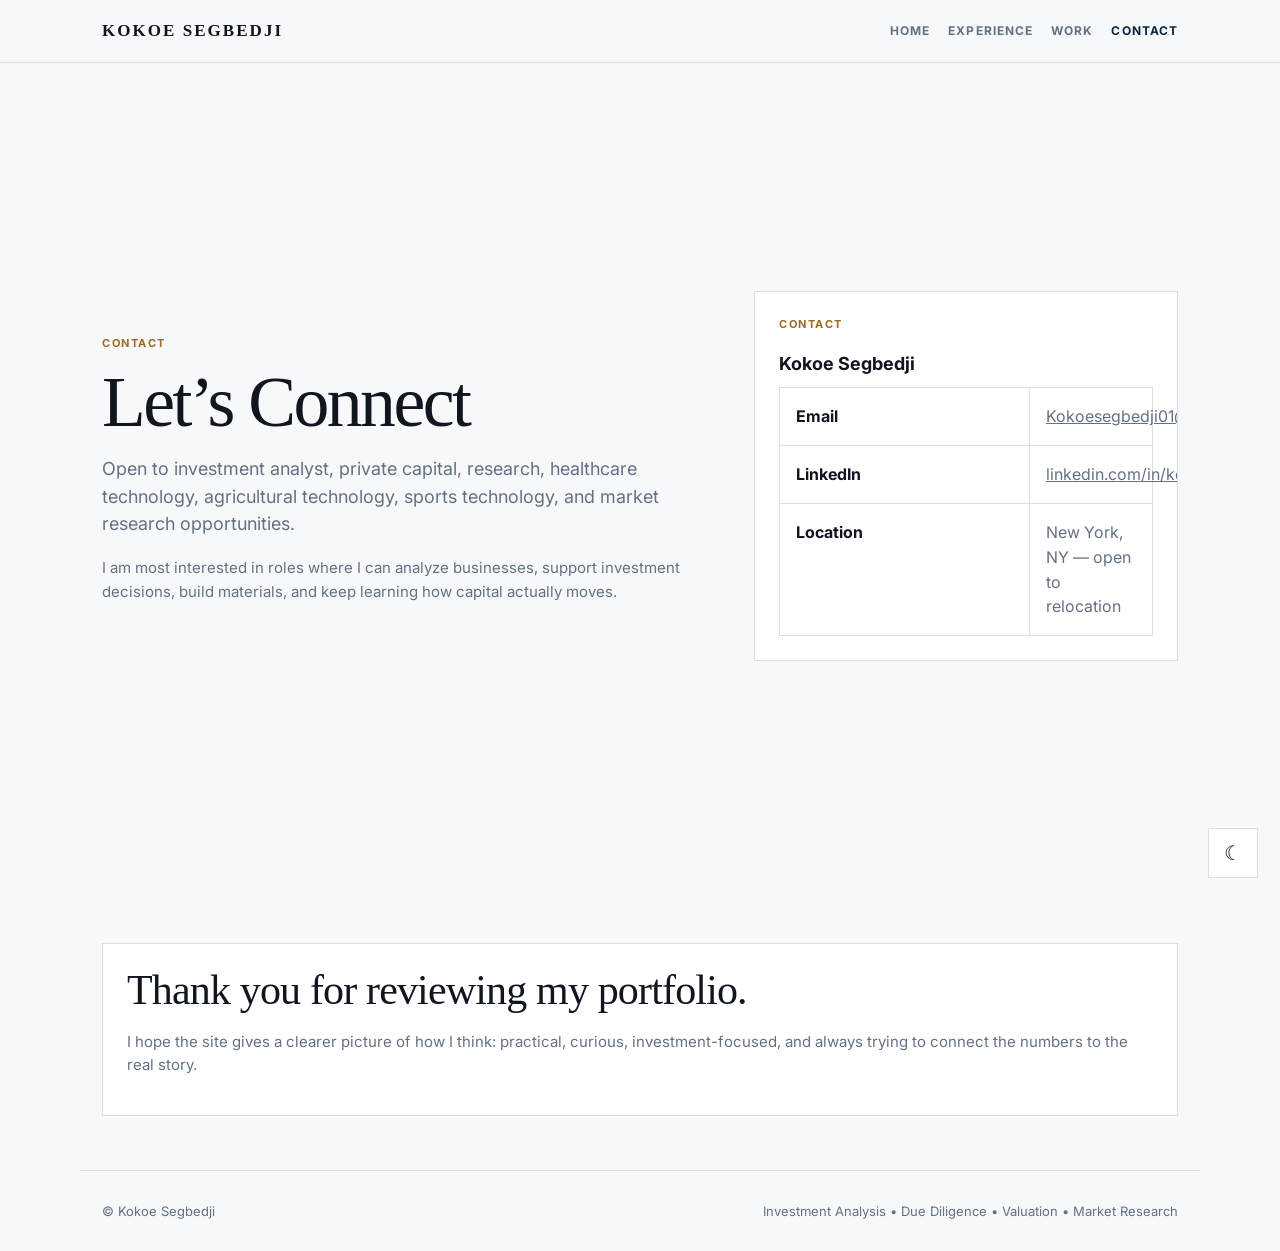
==== contact.html @ 59eb12ad "Add files via upload" ====
<!DOCTYPE html><html lang="en" data-theme="light"><head><meta charset="UTF-8"><meta name="viewport" content="width=device-width, initial-scale=1.0"><title>Contact | Kokoe Segbedji</title><link rel="preconnect" href="https://fonts.googleapis.com"><link rel="preconnect" href="https://fonts.gstatic.com" crossorigin><link href="https://fonts.googleapis.com/css2?family=Inter:wght@400;500;600;700;800&display=swap" rel="stylesheet"><link rel="stylesheet" href="style.css"></head><body><header class="header"><div class="nav"><a class="brand" href="index.html">KOKOE SEGBEDJI</a><div class="links"><a class="" href="index.html">Home</a><a class="" href="experience.html">Experience</a><a class="" href="work.html">Work</a><a class="active" href="contact.html">Contact</a></div></div></header><main><section class="section hero"><div class="reveal"><div class="kicker">Contact</div><h1>Let’s Connect</h1><p class="lede">Open to investment analyst, private capital, research, healthcare technology, agricultural technology, sports technology, and market research opportunities.</p><p class="text">I am most interested in roles where I can analyze businesses, support investment decisions, build materials, and keep learning how capital actually moves.</p></div><aside class="card reveal"><div class="kicker">Contact</div><h3>Kokoe Segbedji</h3><div class="table"><div class="row"><div class="cell"><strong>Email</strong></div><div class="cell"><a href="mailto:Kokoesegbedji01@gmail.com">Kokoesegbedji01@gmail.com</a></div></div><div class="row"><div class="cell"><strong>LinkedIn</strong></div><div class="cell"><a href="https://www.linkedin.com/in/kokoeseg" target="_blank">linkedin.com/in/kokoeseg</a></div></div><div class="row"><div class="cell"><strong>Location</strong></div><div class="cell">New York, NY — open to relocation</div></div></div></aside></section>
<section class="section reveal"><div class="card"><h2>Thank you for reviewing my portfolio.</h2><p class="text">I hope the site gives a clearer picture of how I think: practical, curious, investment-focused, and always trying to connect the numbers to the real story.</p></div></section></main><button class="toggle" id="themeToggle">☾</button><footer class="footer"><div>© Kokoe Segbedji</div><div>Investment Analysis • Due Diligence • Valuation • Market Research</div></footer><script src="script.js"></script></body></html>
---- style.css ----
:root{
  --bg:#f7f8fa;--card:#ffffff;--text:#10151f;--muted:#647184;--line:#d9dee7;--accent:#0a2540;--gold:#9b6b21;--soft:#eef2f6;
}
[data-theme="dark"]{--bg:#080c12;--card:#101722;--text:#f3f6fb;--muted:#aeb8c7;--line:#283445;--accent:#9cc8ff;--gold:#d6a761;--soft:#111b28;}
*{box-sizing:border-box}html{scroll-behavior:smooth}body{margin:0;font-family:Inter,Arial,sans-serif;background:var(--bg);color:var(--text);line-height:1.55}a{color:inherit}.header{position:sticky;top:0;z-index:50;background:color-mix(in srgb,var(--bg) 90%,transparent);backdrop-filter:blur(16px);border-bottom:1px solid var(--line)}.nav{max-width:1120px;margin:0 auto;padding:18px 22px;display:flex;align-items:center;justify-content:space-between;gap:20px}.brand{font-family:Georgia,serif;font-weight:600;letter-spacing:.12em;text-decoration:none;font-size:17px}.links{display:flex;gap:18px;flex-wrap:wrap}.links a{text-decoration:none;color:var(--muted);font-size:12px;text-transform:uppercase;letter-spacing:.09em;font-weight:700}.links a:hover,.links a.active{color:var(--accent)}.section{max-width:1120px;margin:0 auto;padding:54px 22px}.hero{display:grid;grid-template-columns:1.18fr .82fr;gap:42px;align-items:center;min-height:calc(100vh - 74px)}.kicker{color:var(--gold);font-size:11px;text-transform:uppercase;letter-spacing:.14em;font-weight:700;margin-bottom:16px}h1,h2,h3{margin:0}h1{font-family:Georgia,serif;font-size:clamp(40px,5.6vw,72px);line-height:.96;letter-spacing:-.035em;font-weight:500}h2{font-family:Georgia,serif;font-size:clamp(28px,3.4vw,42px);line-height:1.08;letter-spacing:-.02em;font-weight:500;margin-bottom:16px}h3{font-size:18px;font-weight:700;margin-bottom:10px}.lede{font-size:18px;color:var(--muted);max-width:820px}.text{font-size:15px;color:var(--muted)}.card{background:var(--card);border:1px solid var(--line);padding:24px;position:relative;overflow:hidden}.card:hover{border-color:color-mix(in srgb,var(--gold) 45%,var(--line))}.grid2{display:grid;grid-template-columns:repeat(2,1fr);gap:18px}.grid3{display:grid;grid-template-columns:repeat(3,1fr);gap:18px}.grid4{display:grid;grid-template-columns:repeat(4,1fr);gap:14px}.btnrow{display:flex;gap:12px;flex-wrap:wrap;margin-top:24px}.btn{display:inline-flex;text-decoration:none;padding:12px 16px;border:1px solid var(--line);background:var(--card);color:var(--text);text-transform:uppercase;letter-spacing:.08em;font-size:12px;font-weight:700;transition:.25s ease}.btn.primary{background:var(--text);border-color:var(--text);color:var(--bg)}.btn:hover{transform:translateY(-2px);border-color:var(--gold)}.stat{padding:20px;border:1px solid var(--line);background:var(--card)}.stat strong{display:block;font-family:Georgia,serif;font-size:34px;font-weight:500}.stat span{color:var(--muted);font-size:13px}.tags{display:flex;gap:8px;flex-wrap:wrap;margin-top:16px}.tag{border:1px solid var(--line);padding:8px 10px;font-size:11px;text-transform:uppercase;letter-spacing:.08em;color:var(--muted);background:color-mix(in srgb,var(--card) 85%,var(--soft))}.table{border:1px solid var(--line);background:var(--card)}.row{display:grid;grid-template-columns:250px 1fr;border-bottom:1px solid var(--line)}.row:last-child{border-bottom:0}.cell{padding:16px;border-right:1px solid var(--line)}.cell:last-child{border-right:0;color:var(--muted)}.timeline{display:grid;gap:12px}.role{border:1px solid var(--line);background:var(--card);padding:22px}.role-head{display:flex;justify-content:space-between;gap:16px;flex-wrap:wrap;border-bottom:1px solid var(--line);padding-bottom:14px;margin-bottom:14px}.role-title{font-weight:800}.role-meta{color:var(--muted);font-size:13px}.bullets{margin:12px 0 0;padding-left:20px;color:var(--muted);font-size:14px}.bullets li{margin:8px 0}.callout{border-left:3px solid var(--gold);padding:18px;background:var(--soft);color:var(--muted)}.quote{font-family:Georgia,serif;font-size:22px;line-height:1.25;color:var(--text);margin:0}.toggle{position:fixed;right:22px;bottom:22px;z-index:100;width:50px;height:50px;border:1px solid var(--line);background:var(--card);color:var(--text);cursor:pointer;font-size:20px}.reveal{opacity:0;transform:translateY(14px);transition:.7s ease}.reveal.visible{opacity:1;transform:translateY(0)}.footer{max-width:1120px;margin:0 auto;padding:30px 22px;border-top:1px solid var(--line);color:var(--muted);font-size:13px;display:flex;justify-content:space-between;gap:12px;flex-wrap:wrap}.scroll-progress{position:fixed;top:0;left:0;height:2px;background:linear-gradient(90deg,var(--gold),var(--accent));z-index:9999;width:0}.mini{font-size:13px;color:var(--muted)}.section-tight{padding-top:24px}.number{font-family:Georgia,serif;color:var(--gold);font-size:28px}.split{display:grid;grid-template-columns:.8fr 1.2fr;gap:18px;align-items:start}.navnote{font-size:11px;color:var(--muted);letter-spacing:.08em;text-transform:uppercase}.bigcard{padding:30px}.deal-title{display:flex;justify-content:space-between;gap:12px;flex-wrap:wrap}.deal-title strong{font-family:Georgia,serif;font-size:24px;font-weight:500}.deal-amount{color:var(--gold);font-weight:800;text-transform:uppercase;letter-spacing:.08em;font-size:12px}
@media(max-width:850px){.hero,.grid2,.grid3,.grid4,.split{grid-template-columns:1fr}.row{grid-template-columns:1fr}.cell{border-right:0;border-bottom:1px solid var(--line)}.nav{flex-direction:column;align-items:flex-start}.hero{min-height:auto}.section{padding:38px 18px}}
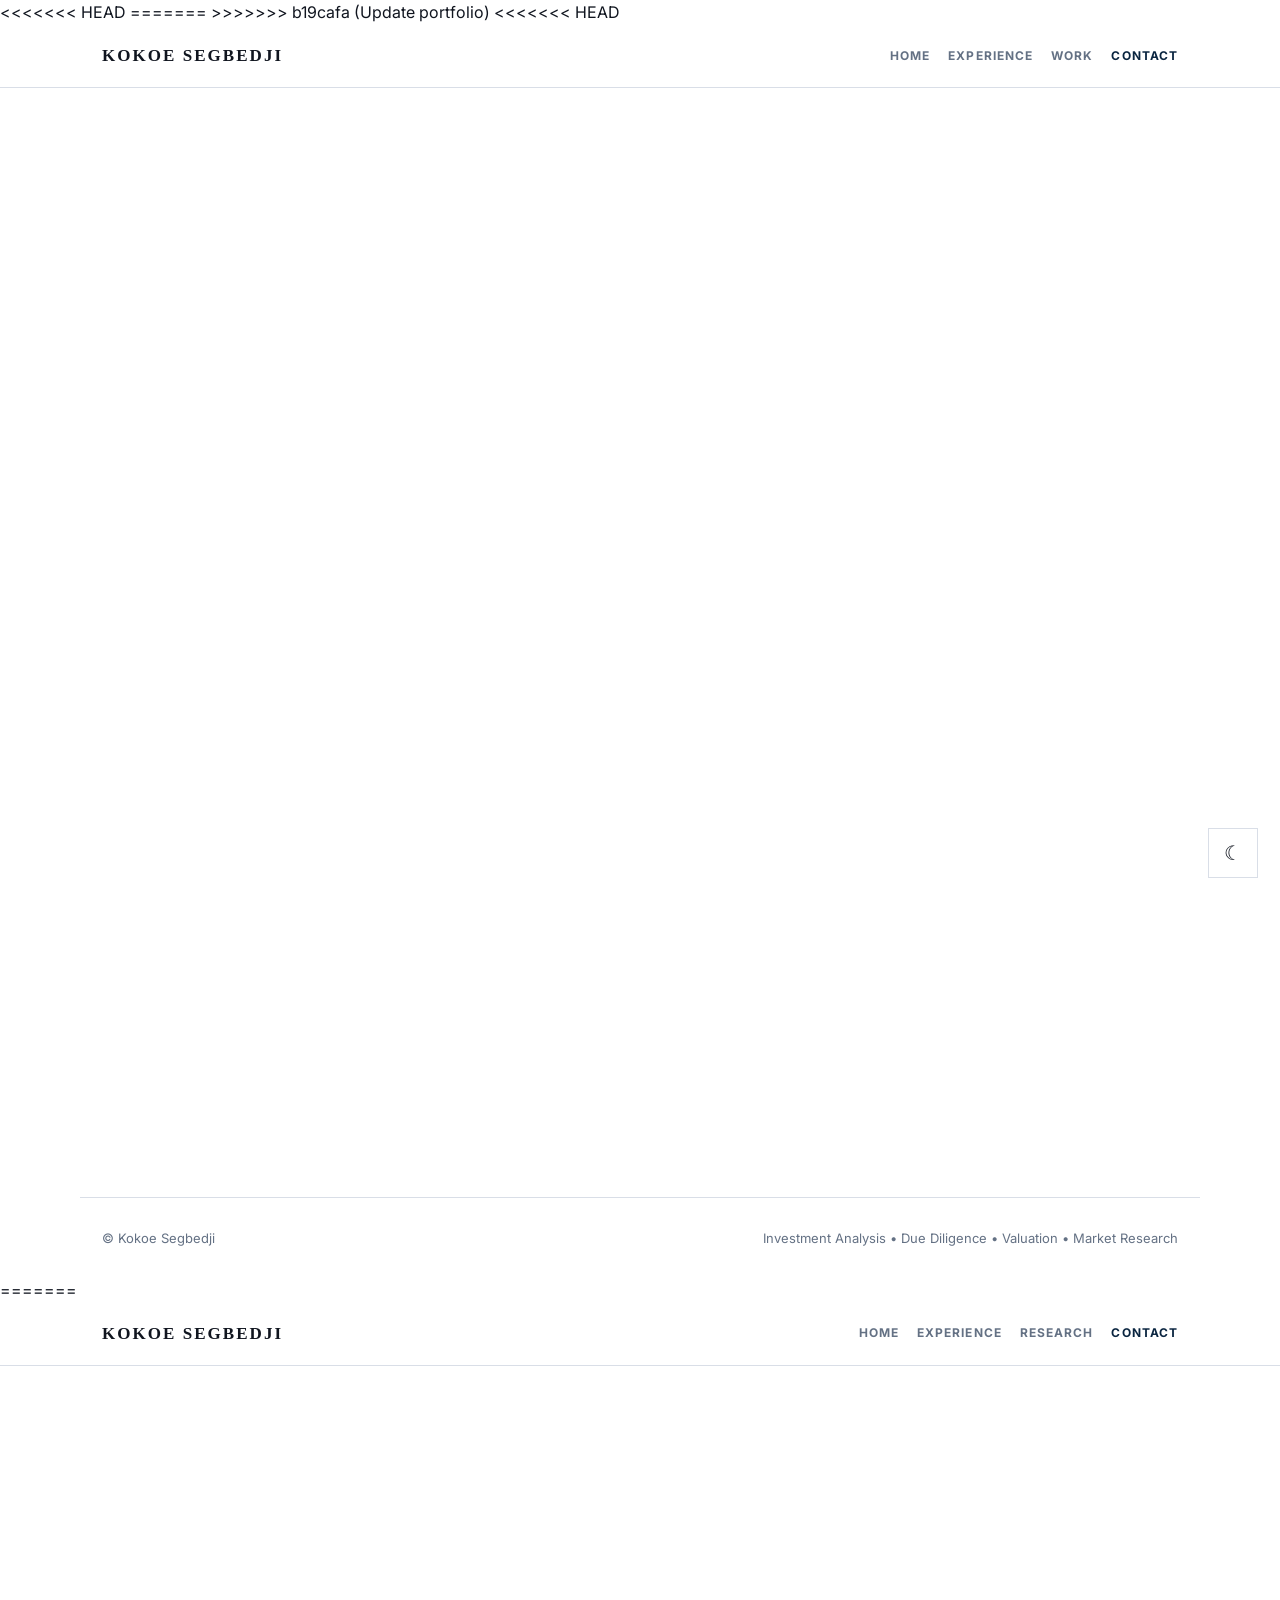
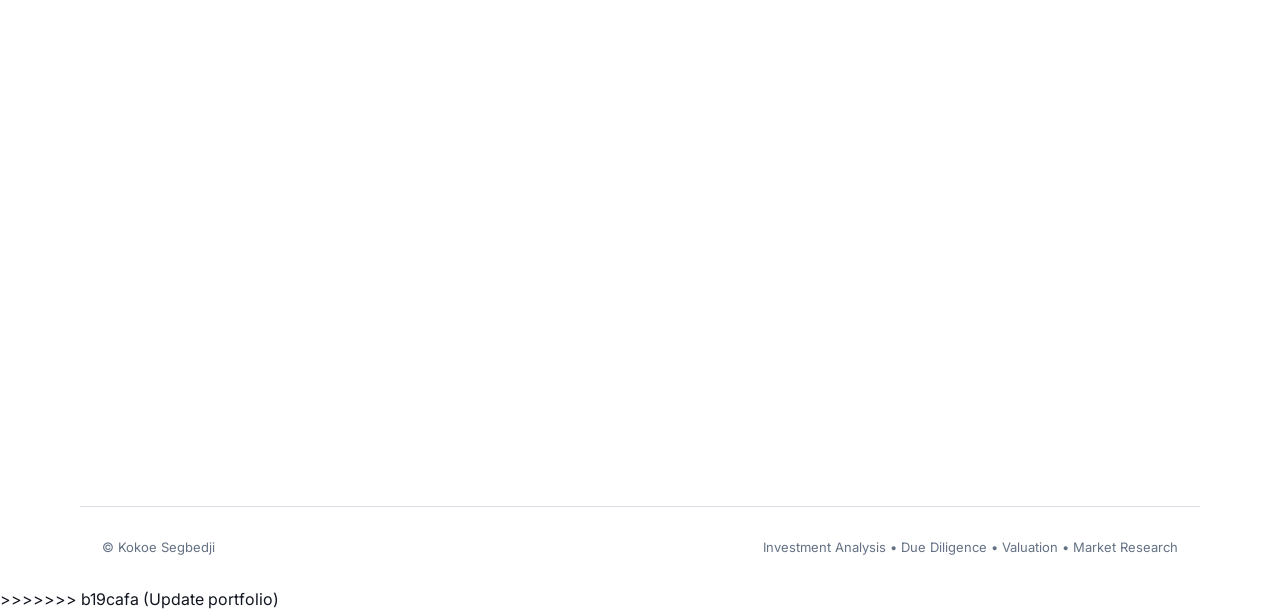
==== commit b6262b8c: "Update portfolio :wq:wq:wq#" ====
--- a/contact.html
+++ b/contact.html
@@ -1,2 +1,150 @@
-<!DOCTYPE html><html lang="en" data-theme="light"><head><meta charset="UTF-8"><meta name="viewport" content="width=device-width, initial-scale=1.0"><title>Contact | Kokoe Segbedji</title><link rel="preconnect" href="https://fonts.googleapis.com"><link rel="preconnect" href="https://fonts.gstatic.com" crossorigin><link href="https://fonts.googleapis.com/css2?family=Inter:wght@400;500;600;700;800&display=swap" rel="stylesheet"><link rel="stylesheet" href="style.css"></head><body><header class="header"><div class="nav"><a class="brand" href="index.html">KOKOE SEGBEDJI</a><div class="links"><a class="" href="index.html">Home</a><a class="" href="experience.html">Experience</a><a class="" href="work.html">Work</a><a class="active" href="contact.html">Contact</a></div></div></header><main><section class="section hero"><div class="reveal"><div class="kicker">Contact</div><h1>Let’s Connect</h1><p class="lede">Open to investment analyst, private capital, research, healthcare technology, agricultural technology, sports technology, and market research opportunities.</p><p class="text">I am most interested in roles where I can analyze businesses, support investment decisions, build materials, and keep learning how capital actually moves.</p></div><aside class="card reveal"><div class="kicker">Contact</div><h3>Kokoe Segbedji</h3><div class="table"><div class="row"><div class="cell"><strong>Email</strong></div><div class="cell"><a href="mailto:Kokoesegbedji01@gmail.com">Kokoesegbedji01@gmail.com</a></div></div><div class="row"><div class="cell"><strong>LinkedIn</strong></div><div class="cell"><a href="https://www.linkedin.com/in/kokoeseg" target="_blank">linkedin.com/in/kokoeseg</a></div></div><div class="row"><div class="cell"><strong>Location</strong></div><div class="cell">New York, NY — open to relocation</div></div></div></aside></section>
-<section class="section reveal"><div class="card"><h2>Thank you for reviewing my portfolio.</h2><p class="text">I hope the site gives a clearer picture of how I think: practical, curious, investment-focused, and always trying to connect the numbers to the real story.</p></div></section></main><button class="toggle" id="themeToggle">☾</button><footer class="footer"><div>© Kokoe Segbedji</div><div>Investment Analysis • Due Diligence • Valuation • Market Research</div></footer><script src="script.js"></script></body></html>+<!DOCTYPE html>
+<html lang="en" data-theme="light">
+<head>
+  <meta charset="UTF-8" />
+  <meta name="viewport" content="width=device-width, initial-scale=1.0" />
+<<<<<<< HEAD
+
+  <title>Contact | Kokoe Segbedji</title>
+
+  <!-- Fonts -->
+  <link rel="preconnect" href="https://fonts.googleapis.com" />
+  <link rel="preconnect" href="https://fonts.gstatic.com" crossorigin />
+  <link 
+    href="https://fonts.googleapis.com/css2?family=Inter:wght@400;500;600;700;800&display=swap" 
+    rel="stylesheet"
+  />
+
+  <!-- Styles -->
+=======
+  <title>Contact | Kokoe Segbedji</title>
+  <link rel="preconnect" href="https://fonts.googleapis.com" />
+  <link rel="preconnect" href="https://fonts.gstatic.com" crossorigin />
+  <link href="https://fonts.googleapis.com/css2?family=Inter:wght@400;500;600;700;800&display=swap" rel="stylesheet" />
+>>>>>>> b19cafa (Update portfolio)
+  <link rel="stylesheet" href="style.css" />
+</head>
+
+<body>
+<<<<<<< HEAD
+
+  <!-- HEADER / NAVIGATION -->
+  <header class="header">
+    <div class="nav">
+      <a class="brand" href="index.html">KOKOE SEGBEDJI</a>
+
+      <div class="links">
+        <a href="index.html">Home</a>
+        <a href="experience.html">Experience</a>
+        <a href="work.html">Work</a>
+        <a class="active" href="contact.html">Contact</a>
+      </div>
+    </div>
+  </header>
+
+  <!-- MAIN CONTENT -->
+  <main>
+
+    <!-- HERO / INTRO SECTION -->
+    <section class="section hero">
+
+      <div class="reveal">
+        <div class="kicker">Contact</div>
+
+        <h1>Let’s Connect</h1>
+
+        <p class="lede">
+          Open to investment analyst, private capital, research, healthcare technology, 
+          agricultural technology, sports technology, and market research opportunities.
+        </p>
+
+        <p class="text">
+          I am most interested in roles where I can analyze businesses, support investment 
+          decisions, build materials, and keep learning how capital actually moves.
+        </p>
+      </div>
+
+      <!-- CONTACT CARD -->
+      <aside class="card reveal">
+        <div class="kicker">Contact</div>
+
+        <h3>Kokoe Segbedji</h3>
+
+        <div class="table">
+
+          <div class="row">
+            <div class="cell">
+              <strong>Email</strong>
+            </div>
+            <div class="cell">
+              <a href="mailto:Kokoesegbedji01@gmail.com">
+                Kokoesegbedji01@gmail.com
+              </a>
+            </div>
+          </div>
+
+          <div class="row">
+            <div class="cell">
+              <strong>LinkedIn</strong>
+            </div>
+            <div class="cell">
+              <a href="https://www.linkedin.com/in/kokoeseg" target="_blank">
+                linkedin.com/in/kokoeseg
+              </a>
+            </div>
+          </div>
+
+          <div class="row">
+            <div class="cell">
+              <strong>Location</strong>
+            </div>
+            <div class="cell">
+              New York, NY — open to relocation
+            </div>
+          </div>
+
+        </div>
+      </aside>
+
+    </section>
+
+    <!-- THANK YOU SECTION -->
+    <section class="section reveal">
+      <div class="card">
+        <h2>Thank you for reviewing my portfolio.</h2>
+
+        <p class="text">
+          I hope the site gives a clearer picture of how I think: practical, curious, 
+          investment-focused, and always trying to connect the numbers to the real story.
+        </p>
+      </div>
+    </section>
+
+  </main>
+
+  <!-- THEME TOGGLE -->
+  <button class="toggle" id="themeToggle">☾</button>
+
+  <!-- FOOTER -->
+  <footer class="footer">
+    <div>© Kokoe Segbedji</div>
+    <div>Investment Analysis • Due Diligence • Valuation • Market Research</div>
+  </footer>
+
+  <!-- Scripts -->
+  <script src="script.js"></script>
+
+</body>
+</html>
+=======
+  <div class="watercolor"><div class="wash one"></div><div class="wash two"></div><div class="wash three"></div></div><div class="scroll-progress"></div>
+  <header class="header"><div class="nav"><a class="brand" href="index.html">KOKOE SEGBEDJI</a><div class="links"><a href="index.html">Home</a><a href="experience.html">Experience</a><a href="work.html">Research</a><a class="active" href="contact.html">Contact</a></div></div></header>
+  <main>
+    <section class="section hero" style="min-height:calc(100vh - 160px);">
+      <div class="reveal"><div class="kicker">Contact</div><h1>Let’s Connect</h1><p class="lede">Open to investment analyst, private capital, research, healthcare technology, agricultural technology, sports technology, and market research opportunities.</p><p class="text">I am most interested in roles where I can analyze businesses, support investment decisions, build materials, and keep learning how capital actually moves.</p></div>
+      <div class="reveal"><div class="profile-facts"><div class="fact"><strong>Email</strong><span><a href="mailto:Kokoesegbedji01@gmail.com">Kokoesegbedji01@gmail.com</a></span></div><div class="fact"><strong>LinkedIn</strong><span><a href="https://www.linkedin.com/in/kokoeseg" target="_blank">linkedin.com/in/kokoeseg</a></span></div><div class="fact"><strong>Location</strong><span>New York, NY — open to relocation</span></div></div></div>
+    </section>
+  </main>
+  <button class="toggle" id="themeToggle">☾</button><footer class="footer"><div>© Kokoe Segbedji</div><div>Investment Analysis • Due Diligence • Valuation • Market Research</div></footer><script src="script.js"></script>
+</body></html>
+>>>>>>> b19cafa (Update portfolio)
--- a/style.css
+++ b/style.css
@@ -1,6 +1,16 @@
 :root{
+<<<<<<< HEAD
   --bg:#f7f8fa;--card:#ffffff;--text:#10151f;--muted:#647184;--line:#d9dee7;--accent:#0a2540;--gold:#9b6b21;--soft:#eef2f6;
 }
 [data-theme="dark"]{--bg:#080c12;--card:#101722;--text:#f3f6fb;--muted:#aeb8c7;--line:#283445;--accent:#9cc8ff;--gold:#d6a761;--soft:#111b28;}
 *{box-sizing:border-box}html{scroll-behavior:smooth}body{margin:0;font-family:Inter,Arial,sans-serif;background:var(--bg);color:var(--text);line-height:1.55}a{color:inherit}.header{position:sticky;top:0;z-index:50;background:color-mix(in srgb,var(--bg) 90%,transparent);backdrop-filter:blur(16px);border-bottom:1px solid var(--line)}.nav{max-width:1120px;margin:0 auto;padding:18px 22px;display:flex;align-items:center;justify-content:space-between;gap:20px}.brand{font-family:Georgia,serif;font-weight:600;letter-spacing:.12em;text-decoration:none;font-size:17px}.links{display:flex;gap:18px;flex-wrap:wrap}.links a{text-decoration:none;color:var(--muted);font-size:12px;text-transform:uppercase;letter-spacing:.09em;font-weight:700}.links a:hover,.links a.active{color:var(--accent)}.section{max-width:1120px;margin:0 auto;padding:54px 22px}.hero{display:grid;grid-template-columns:1.18fr .82fr;gap:42px;align-items:center;min-height:calc(100vh - 74px)}.kicker{color:var(--gold);font-size:11px;text-transform:uppercase;letter-spacing:.14em;font-weight:700;margin-bottom:16px}h1,h2,h3{margin:0}h1{font-family:Georgia,serif;font-size:clamp(40px,5.6vw,72px);line-height:.96;letter-spacing:-.035em;font-weight:500}h2{font-family:Georgia,serif;font-size:clamp(28px,3.4vw,42px);line-height:1.08;letter-spacing:-.02em;font-weight:500;margin-bottom:16px}h3{font-size:18px;font-weight:700;margin-bottom:10px}.lede{font-size:18px;color:var(--muted);max-width:820px}.text{font-size:15px;color:var(--muted)}.card{background:var(--card);border:1px solid var(--line);padding:24px;position:relative;overflow:hidden}.card:hover{border-color:color-mix(in srgb,var(--gold) 45%,var(--line))}.grid2{display:grid;grid-template-columns:repeat(2,1fr);gap:18px}.grid3{display:grid;grid-template-columns:repeat(3,1fr);gap:18px}.grid4{display:grid;grid-template-columns:repeat(4,1fr);gap:14px}.btnrow{display:flex;gap:12px;flex-wrap:wrap;margin-top:24px}.btn{display:inline-flex;text-decoration:none;padding:12px 16px;border:1px solid var(--line);background:var(--card);color:var(--text);text-transform:uppercase;letter-spacing:.08em;font-size:12px;font-weight:700;transition:.25s ease}.btn.primary{background:var(--text);border-color:var(--text);color:var(--bg)}.btn:hover{transform:translateY(-2px);border-color:var(--gold)}.stat{padding:20px;border:1px solid var(--line);background:var(--card)}.stat strong{display:block;font-family:Georgia,serif;font-size:34px;font-weight:500}.stat span{color:var(--muted);font-size:13px}.tags{display:flex;gap:8px;flex-wrap:wrap;margin-top:16px}.tag{border:1px solid var(--line);padding:8px 10px;font-size:11px;text-transform:uppercase;letter-spacing:.08em;color:var(--muted);background:color-mix(in srgb,var(--card) 85%,var(--soft))}.table{border:1px solid var(--line);background:var(--card)}.row{display:grid;grid-template-columns:250px 1fr;border-bottom:1px solid var(--line)}.row:last-child{border-bottom:0}.cell{padding:16px;border-right:1px solid var(--line)}.cell:last-child{border-right:0;color:var(--muted)}.timeline{display:grid;gap:12px}.role{border:1px solid var(--line);background:var(--card);padding:22px}.role-head{display:flex;justify-content:space-between;gap:16px;flex-wrap:wrap;border-bottom:1px solid var(--line);padding-bottom:14px;margin-bottom:14px}.role-title{font-weight:800}.role-meta{color:var(--muted);font-size:13px}.bullets{margin:12px 0 0;padding-left:20px;color:var(--muted);font-size:14px}.bullets li{margin:8px 0}.callout{border-left:3px solid var(--gold);padding:18px;background:var(--soft);color:var(--muted)}.quote{font-family:Georgia,serif;font-size:22px;line-height:1.25;color:var(--text);margin:0}.toggle{position:fixed;right:22px;bottom:22px;z-index:100;width:50px;height:50px;border:1px solid var(--line);background:var(--card);color:var(--text);cursor:pointer;font-size:20px}.reveal{opacity:0;transform:translateY(14px);transition:.7s ease}.reveal.visible{opacity:1;transform:translateY(0)}.footer{max-width:1120px;margin:0 auto;padding:30px 22px;border-top:1px solid var(--line);color:var(--muted);font-size:13px;display:flex;justify-content:space-between;gap:12px;flex-wrap:wrap}.scroll-progress{position:fixed;top:0;left:0;height:2px;background:linear-gradient(90deg,var(--gold),var(--accent));z-index:9999;width:0}.mini{font-size:13px;color:var(--muted)}.section-tight{padding-top:24px}.number{font-family:Georgia,serif;color:var(--gold);font-size:28px}.split{display:grid;grid-template-columns:.8fr 1.2fr;gap:18px;align-items:start}.navnote{font-size:11px;color:var(--muted);letter-spacing:.08em;text-transform:uppercase}.bigcard{padding:30px}.deal-title{display:flex;justify-content:space-between;gap:12px;flex-wrap:wrap}.deal-title strong{font-family:Georgia,serif;font-size:24px;font-weight:500}.deal-amount{color:var(--gold);font-weight:800;text-transform:uppercase;letter-spacing:.08em;font-size:12px}
 @media(max-width:850px){.hero,.grid2,.grid3,.grid4,.split{grid-template-columns:1fr}.row{grid-template-columns:1fr}.cell{border-right:0;border-bottom:1px solid var(--line)}.nav{flex-direction:column;align-items:flex-start}.hero{min-height:auto}.section{padding:38px 18px}}
+=======
+  --bg:#f7f8fa;--card:#ffffff;--text:#10151f;--muted:#647184;--line:#d9dee7;--accent:#0a2540;--gold:#9b6b21;--blue:#7fb7d9;--soft:#eef2f6;
+  --shadow:0 22px 70px rgba(16,21,31,.08);
+}
+[data-theme="dark"]{--bg:#080c12;--card:#101722;--text:#f3f6fb;--muted:#aeb8c7;--line:#283445;--accent:#9cc8ff;--gold:#d6a761;--blue:#6ea8cf;--soft:#111b28;--shadow:0 22px 70px rgba(0,0,0,.28)}
+*{box-sizing:border-box}html{scroll-behavior:smooth}body{margin:0;font-family:Inter,Arial,sans-serif;background:var(--bg);color:var(--text);line-height:1.55;overflow-x:hidden}a{color:inherit}.watercolor{position:fixed;inset:0;z-index:-1;pointer-events:none;overflow:hidden}.wash{position:absolute;border-radius:999px;filter:blur(45px);opacity:.22;background:radial-gradient(circle,var(--blue),transparent 68%)}.wash.one{width:460px;height:460px;top:90px;right:-130px}.wash.two{width:420px;height:420px;top:620px;left:-160px;opacity:.16}.wash.three{width:360px;height:360px;right:14%;bottom:-120px;opacity:.12}.scroll-progress{position:fixed;top:0;left:0;height:2px;background:linear-gradient(90deg,var(--gold),var(--blue));z-index:9999;width:0}.header{position:sticky;top:0;z-index:50;background:color-mix(in srgb,var(--bg) 90%,transparent);backdrop-filter:blur(16px);border-bottom:1px solid var(--line)}.nav{max-width:1120px;margin:0 auto;padding:18px 22px;display:flex;align-items:center;justify-content:space-between;gap:20px}.brand{font-family:Georgia,serif;font-weight:600;letter-spacing:.12em;text-decoration:none;font-size:17px}.links{display:flex;gap:18px;flex-wrap:wrap}.links a{text-decoration:none;color:var(--muted);font-size:12px;text-transform:uppercase;letter-spacing:.09em;font-weight:700}.links a:hover,.links a.active{color:var(--accent)}.section{max-width:1120px;margin:0 auto;padding:54px 22px}.hero{display:grid;grid-template-columns:310px 1fr;gap:64px;align-items:start;min-height:calc(100vh - 74px);padding-top:82px}.profile-stack{display:grid;gap:22px;justify-items:center}.profile-shell{width:218px;height:218px;border-radius:50%;padding:7px;background:linear-gradient(135deg,rgba(255,255,255,.9),rgba(127,183,217,.42),rgba(155,107,33,.20));box-shadow:0 0 34px rgba(127,183,217,.35),0 0 85px rgba(127,183,217,.18)}.profile-photo{width:100%;height:100%;display:block;border-radius:50%;object-fit:cover;object-position:center center;border:1px solid var(--line);background:#0b0b0b}.profile-facts{width:100%;border-top:1px solid var(--line);border-bottom:1px solid var(--line);padding:18px 0}.fact{display:grid;grid-template-columns:96px 1fr;gap:14px;padding:10px 0;border-bottom:1px solid color-mix(in srgb,var(--line) 70%,transparent)}.fact:last-child{border-bottom:0}.fact strong{font-size:11px;text-transform:uppercase;letter-spacing:.12em;color:var(--gold)}.fact span{font-size:13px;color:var(--muted)}.kicker{color:var(--gold);font-size:11px;text-transform:uppercase;letter-spacing:.14em;font-weight:700;margin-bottom:16px}h1,h2,h3{margin:0}h1{font-family:Georgia,serif;font-size:clamp(42px,6vw,80px);line-height:.96;letter-spacing:-.04em;font-weight:500}h2{font-family:Georgia,serif;font-size:clamp(28px,3.4vw,44px);line-height:1.08;letter-spacing:-.02em;font-weight:500;margin-bottom:16px}h3{font-size:18px;font-weight:700;margin-bottom:8px}.lede{font-size:18px;color:var(--muted);max-width:800px}.text{font-size:15px;color:var(--muted);max-width:780px}.small{font-size:13px;color:var(--muted)}.btnrow{display:flex;gap:12px;flex-wrap:wrap;margin-top:26px}.btn{display:inline-flex;text-decoration:none;padding:12px 16px;border:1px solid var(--line);background:color-mix(in srgb,var(--card) 80%,transparent);color:var(--text);text-transform:uppercase;letter-spacing:.08em;font-size:12px;font-weight:700;transition:.25s ease}.btn.primary{background:var(--text);border-color:var(--text);color:var(--bg)}.btn:hover{transform:translateY(-2px);border-color:var(--gold)}.section-head{display:flex;align-items:end;justify-content:space-between;gap:20px;border-bottom:1px solid var(--line);padding-bottom:18px;margin-bottom:8px}.line-list{display:grid}.line-item{display:grid;grid-template-columns:260px 1fr;gap:34px;padding:28px 0;border-bottom:1px solid var(--line)}.line-title{font-weight:800;letter-spacing:-.01em}.line-meta{font-size:13px;color:var(--muted);margin-top:3px}.line-body p{margin-top:0}.chips{display:flex;gap:8px;flex-wrap:wrap;margin-top:14px}.chip{font-size:11px;text-transform:uppercase;letter-spacing:.08em;color:var(--muted);border:1px solid var(--line);padding:7px 9px;background:color-mix(in srgb,var(--card) 65%,transparent)}.stats{display:grid;grid-template-columns:repeat(4,1fr);gap:0;border-top:1px solid var(--line);border-bottom:1px solid var(--line)}.stat{padding:22px;border-right:1px solid var(--line)}.stat:last-child{border-right:0}.stat strong{display:block;font-family:Georgia,serif;font-size:32px;font-weight:500}.stat span{display:block;color:var(--muted);font-size:13px;margin-top:4px}.carousel-section{padding-top:20px;padding-bottom:26px}.carousel-wrap{overflow:hidden;border-top:1px solid var(--line);border-bottom:1px solid var(--line);padding:16px 0;mask-image:linear-gradient(90deg,transparent,#000 8%,#000 92%,transparent)}.company-track{display:flex;gap:16px;width:max-content;animation:scrollCompanies 34s linear infinite}.company{min-width:210px;padding:12px 6px}.company strong{display:block;font-size:15px}.company span{display:block;font-size:12px;color:var(--muted);margin-top:2px}.carousel-wrap:hover .company-track{animation-play-state:paused}@keyframes scrollCompanies{from{transform:translateX(0)}to{transform:translateX(-50%)}}.accordion{border-top:1px solid var(--line)}details{border-bottom:1px solid var(--line);padding:0}summary{list-style:none;cursor:pointer;display:grid;grid-template-columns:1fr auto;gap:20px;align-items:center;padding:22px 0}summary::-webkit-details-marker{display:none}.summary-title{font-weight:800;letter-spacing:-.01em}.summary-sub{font-size:13px;color:var(--muted);margin-top:4px}.plus{font-size:22px;color:var(--gold);transition:.2s ease}details[open] .plus{transform:rotate(45deg)}.detail-body{padding:0 0 24px 0;color:var(--muted);max-width:840px}.detail-body p{margin:0 0 14px 0}.research-link{font-size:12px;text-transform:uppercase;letter-spacing:.08em;color:var(--gold);text-decoration:none;font-weight:800}.footer{max-width:1120px;margin:0 auto;padding:30px 22px;border-top:1px solid var(--line);color:var(--muted);font-size:13px;display:flex;justify-content:space-between;gap:12px;flex-wrap:wrap}.toggle{position:fixed;right:22px;bottom:22px;z-index:100;width:50px;height:50px;border:1px solid var(--line);background:var(--card);color:var(--text);cursor:pointer;font-size:20px}.reveal{opacity:0;transform:translateY(14px);transition:.7s ease}.reveal.visible{opacity:1;transform:translateY(0)}
+@media(max-width:880px){.hero,.line-item{grid-template-columns:1fr;gap:24px}.hero{min-height:auto;padding-top:48px}.profile-stack{justify-items:start}.stats{grid-template-columns:repeat(2,1fr)}.stat:nth-child(2){border-right:0}.stat:nth-child(1),.stat:nth-child(2){border-bottom:1px solid var(--line)}.section{padding:40px 18px}.nav{flex-direction:column;align-items:flex-start}.profile-shell{width:190px;height:190px}}
+@media(max-width:560px){.stats{grid-template-columns:1fr}.stat{border-right:0;border-bottom:1px solid var(--line)}.stat:last-child{border-bottom:0}.fact{grid-template-columns:1fr}.links{gap:12px}.company{min-width:180px}}
+>>>>>>> b19cafa (Update portfolio)
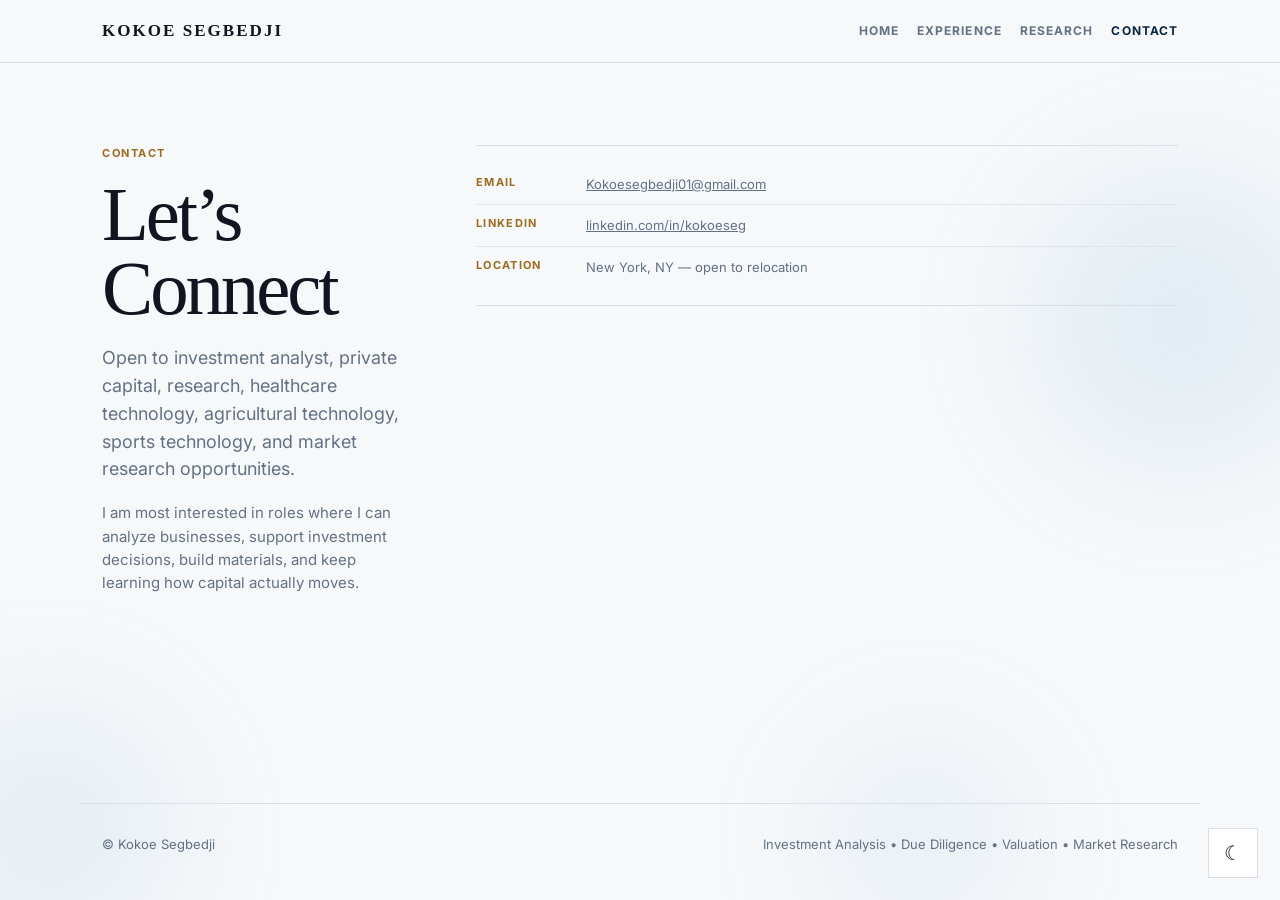
==== commit c88f0bc9: "Resolve merge conflicts" ====
--- a/contact.html
+++ b/contact.html
@@ -3,140 +3,13 @@
 <head>
   <meta charset="UTF-8" />
   <meta name="viewport" content="width=device-width, initial-scale=1.0" />
-<<<<<<< HEAD
-
-  <title>Contact | Kokoe Segbedji</title>
-
-  <!-- Fonts -->
-  <link rel="preconnect" href="https://fonts.googleapis.com" />
-  <link rel="preconnect" href="https://fonts.gstatic.com" crossorigin />
-  <link 
-    href="https://fonts.googleapis.com/css2?family=Inter:wght@400;500;600;700;800&display=swap" 
-    rel="stylesheet"
-  />
-
-  <!-- Styles -->
-=======
   <title>Contact | Kokoe Segbedji</title>
   <link rel="preconnect" href="https://fonts.googleapis.com" />
   <link rel="preconnect" href="https://fonts.gstatic.com" crossorigin />
   <link href="https://fonts.googleapis.com/css2?family=Inter:wght@400;500;600;700;800&display=swap" rel="stylesheet" />
->>>>>>> b19cafa (Update portfolio)
   <link rel="stylesheet" href="style.css" />
 </head>
-
 <body>
-<<<<<<< HEAD
-
-  <!-- HEADER / NAVIGATION -->
-  <header class="header">
-    <div class="nav">
-      <a class="brand" href="index.html">KOKOE SEGBEDJI</a>
-
-      <div class="links">
-        <a href="index.html">Home</a>
-        <a href="experience.html">Experience</a>
-        <a href="work.html">Work</a>
-        <a class="active" href="contact.html">Contact</a>
-      </div>
-    </div>
-  </header>
-
-  <!-- MAIN CONTENT -->
-  <main>
-
-    <!-- HERO / INTRO SECTION -->
-    <section class="section hero">
-
-      <div class="reveal">
-        <div class="kicker">Contact</div>
-
-        <h1>Let’s Connect</h1>
-
-        <p class="lede">
-          Open to investment analyst, private capital, research, healthcare technology, 
-          agricultural technology, sports technology, and market research opportunities.
-        </p>
-
-        <p class="text">
-          I am most interested in roles where I can analyze businesses, support investment 
-          decisions, build materials, and keep learning how capital actually moves.
-        </p>
-      </div>
-
-      <!-- CONTACT CARD -->
-      <aside class="card reveal">
-        <div class="kicker">Contact</div>
-
-        <h3>Kokoe Segbedji</h3>
-
-        <div class="table">
-
-          <div class="row">
-            <div class="cell">
-              <strong>Email</strong>
-            </div>
-            <div class="cell">
-              <a href="mailto:Kokoesegbedji01@gmail.com">
-                Kokoesegbedji01@gmail.com
-              </a>
-            </div>
-          </div>
-
-          <div class="row">
-            <div class="cell">
-              <strong>LinkedIn</strong>
-            </div>
-            <div class="cell">
-              <a href="https://www.linkedin.com/in/kokoeseg" target="_blank">
-                linkedin.com/in/kokoeseg
-              </a>
-            </div>
-          </div>
-
-          <div class="row">
-            <div class="cell">
-              <strong>Location</strong>
-            </div>
-            <div class="cell">
-              New York, NY — open to relocation
-            </div>
-          </div>
-
-        </div>
-      </aside>
-
-    </section>
-
-    <!-- THANK YOU SECTION -->
-    <section class="section reveal">
-      <div class="card">
-        <h2>Thank you for reviewing my portfolio.</h2>
-
-        <p class="text">
-          I hope the site gives a clearer picture of how I think: practical, curious, 
-          investment-focused, and always trying to connect the numbers to the real story.
-        </p>
-      </div>
-    </section>
-
-  </main>
-
-  <!-- THEME TOGGLE -->
-  <button class="toggle" id="themeToggle">☾</button>
-
-  <!-- FOOTER -->
-  <footer class="footer">
-    <div>© Kokoe Segbedji</div>
-    <div>Investment Analysis • Due Diligence • Valuation • Market Research</div>
-  </footer>
-
-  <!-- Scripts -->
-  <script src="script.js"></script>
-
-</body>
-</html>
-=======
   <div class="watercolor"><div class="wash one"></div><div class="wash two"></div><div class="wash three"></div></div><div class="scroll-progress"></div>
   <header class="header"><div class="nav"><a class="brand" href="index.html">KOKOE SEGBEDJI</a><div class="links"><a href="index.html">Home</a><a href="experience.html">Experience</a><a href="work.html">Research</a><a class="active" href="contact.html">Contact</a></div></div></header>
   <main>
@@ -147,4 +20,3 @@
   </main>
   <button class="toggle" id="themeToggle">☾</button><footer class="footer"><div>© Kokoe Segbedji</div><div>Investment Analysis • Due Diligence • Valuation • Market Research</div></footer><script src="script.js"></script>
 </body></html>
->>>>>>> b19cafa (Update portfolio)
--- a/style.css
+++ b/style.css
@@ -1,11 +1,4 @@
 :root{
-<<<<<<< HEAD
-  --bg:#f7f8fa;--card:#ffffff;--text:#10151f;--muted:#647184;--line:#d9dee7;--accent:#0a2540;--gold:#9b6b21;--soft:#eef2f6;
-}
-[data-theme="dark"]{--bg:#080c12;--card:#101722;--text:#f3f6fb;--muted:#aeb8c7;--line:#283445;--accent:#9cc8ff;--gold:#d6a761;--soft:#111b28;}
-*{box-sizing:border-box}html{scroll-behavior:smooth}body{margin:0;font-family:Inter,Arial,sans-serif;background:var(--bg);color:var(--text);line-height:1.55}a{color:inherit}.header{position:sticky;top:0;z-index:50;background:color-mix(in srgb,var(--bg) 90%,transparent);backdrop-filter:blur(16px);border-bottom:1px solid var(--line)}.nav{max-width:1120px;margin:0 auto;padding:18px 22px;display:flex;align-items:center;justify-content:space-between;gap:20px}.brand{font-family:Georgia,serif;font-weight:600;letter-spacing:.12em;text-decoration:none;font-size:17px}.links{display:flex;gap:18px;flex-wrap:wrap}.links a{text-decoration:none;color:var(--muted);font-size:12px;text-transform:uppercase;letter-spacing:.09em;font-weight:700}.links a:hover,.links a.active{color:var(--accent)}.section{max-width:1120px;margin:0 auto;padding:54px 22px}.hero{display:grid;grid-template-columns:1.18fr .82fr;gap:42px;align-items:center;min-height:calc(100vh - 74px)}.kicker{color:var(--gold);font-size:11px;text-transform:uppercase;letter-spacing:.14em;font-weight:700;margin-bottom:16px}h1,h2,h3{margin:0}h1{font-family:Georgia,serif;font-size:clamp(40px,5.6vw,72px);line-height:.96;letter-spacing:-.035em;font-weight:500}h2{font-family:Georgia,serif;font-size:clamp(28px,3.4vw,42px);line-height:1.08;letter-spacing:-.02em;font-weight:500;margin-bottom:16px}h3{font-size:18px;font-weight:700;margin-bottom:10px}.lede{font-size:18px;color:var(--muted);max-width:820px}.text{font-size:15px;color:var(--muted)}.card{background:var(--card);border:1px solid var(--line);padding:24px;position:relative;overflow:hidden}.card:hover{border-color:color-mix(in srgb,var(--gold) 45%,var(--line))}.grid2{display:grid;grid-template-columns:repeat(2,1fr);gap:18px}.grid3{display:grid;grid-template-columns:repeat(3,1fr);gap:18px}.grid4{display:grid;grid-template-columns:repeat(4,1fr);gap:14px}.btnrow{display:flex;gap:12px;flex-wrap:wrap;margin-top:24px}.btn{display:inline-flex;text-decoration:none;padding:12px 16px;border:1px solid var(--line);background:var(--card);color:var(--text);text-transform:uppercase;letter-spacing:.08em;font-size:12px;font-weight:700;transition:.25s ease}.btn.primary{background:var(--text);border-color:var(--text);color:var(--bg)}.btn:hover{transform:translateY(-2px);border-color:var(--gold)}.stat{padding:20px;border:1px solid var(--line);background:var(--card)}.stat strong{display:block;font-family:Georgia,serif;font-size:34px;font-weight:500}.stat span{color:var(--muted);font-size:13px}.tags{display:flex;gap:8px;flex-wrap:wrap;margin-top:16px}.tag{border:1px solid var(--line);padding:8px 10px;font-size:11px;text-transform:uppercase;letter-spacing:.08em;color:var(--muted);background:color-mix(in srgb,var(--card) 85%,var(--soft))}.table{border:1px solid var(--line);background:var(--card)}.row{display:grid;grid-template-columns:250px 1fr;border-bottom:1px solid var(--line)}.row:last-child{border-bottom:0}.cell{padding:16px;border-right:1px solid var(--line)}.cell:last-child{border-right:0;color:var(--muted)}.timeline{display:grid;gap:12px}.role{border:1px solid var(--line);background:var(--card);padding:22px}.role-head{display:flex;justify-content:space-between;gap:16px;flex-wrap:wrap;border-bottom:1px solid var(--line);padding-bottom:14px;margin-bottom:14px}.role-title{font-weight:800}.role-meta{color:var(--muted);font-size:13px}.bullets{margin:12px 0 0;padding-left:20px;color:var(--muted);font-size:14px}.bullets li{margin:8px 0}.callout{border-left:3px solid var(--gold);padding:18px;background:var(--soft);color:var(--muted)}.quote{font-family:Georgia,serif;font-size:22px;line-height:1.25;color:var(--text);margin:0}.toggle{position:fixed;right:22px;bottom:22px;z-index:100;width:50px;height:50px;border:1px solid var(--line);background:var(--card);color:var(--text);cursor:pointer;font-size:20px}.reveal{opacity:0;transform:translateY(14px);transition:.7s ease}.reveal.visible{opacity:1;transform:translateY(0)}.footer{max-width:1120px;margin:0 auto;padding:30px 22px;border-top:1px solid var(--line);color:var(--muted);font-size:13px;display:flex;justify-content:space-between;gap:12px;flex-wrap:wrap}.scroll-progress{position:fixed;top:0;left:0;height:2px;background:linear-gradient(90deg,var(--gold),var(--accent));z-index:9999;width:0}.mini{font-size:13px;color:var(--muted)}.section-tight{padding-top:24px}.number{font-family:Georgia,serif;color:var(--gold);font-size:28px}.split{display:grid;grid-template-columns:.8fr 1.2fr;gap:18px;align-items:start}.navnote{font-size:11px;color:var(--muted);letter-spacing:.08em;text-transform:uppercase}.bigcard{padding:30px}.deal-title{display:flex;justify-content:space-between;gap:12px;flex-wrap:wrap}.deal-title strong{font-family:Georgia,serif;font-size:24px;font-weight:500}.deal-amount{color:var(--gold);font-weight:800;text-transform:uppercase;letter-spacing:.08em;font-size:12px}
-@media(max-width:850px){.hero,.grid2,.grid3,.grid4,.split{grid-template-columns:1fr}.row{grid-template-columns:1fr}.cell{border-right:0;border-bottom:1px solid var(--line)}.nav{flex-direction:column;align-items:flex-start}.hero{min-height:auto}.section{padding:38px 18px}}
-=======
   --bg:#f7f8fa;--card:#ffffff;--text:#10151f;--muted:#647184;--line:#d9dee7;--accent:#0a2540;--gold:#9b6b21;--blue:#7fb7d9;--soft:#eef2f6;
   --shadow:0 22px 70px rgba(16,21,31,.08);
 }
@@ -13,4 +6,3 @@
 *{box-sizing:border-box}html{scroll-behavior:smooth}body{margin:0;font-family:Inter,Arial,sans-serif;background:var(--bg);color:var(--text);line-height:1.55;overflow-x:hidden}a{color:inherit}.watercolor{position:fixed;inset:0;z-index:-1;pointer-events:none;overflow:hidden}.wash{position:absolute;border-radius:999px;filter:blur(45px);opacity:.22;background:radial-gradient(circle,var(--blue),transparent 68%)}.wash.one{width:460px;height:460px;top:90px;right:-130px}.wash.two{width:420px;height:420px;top:620px;left:-160px;opacity:.16}.wash.three{width:360px;height:360px;right:14%;bottom:-120px;opacity:.12}.scroll-progress{position:fixed;top:0;left:0;height:2px;background:linear-gradient(90deg,var(--gold),var(--blue));z-index:9999;width:0}.header{position:sticky;top:0;z-index:50;background:color-mix(in srgb,var(--bg) 90%,transparent);backdrop-filter:blur(16px);border-bottom:1px solid var(--line)}.nav{max-width:1120px;margin:0 auto;padding:18px 22px;display:flex;align-items:center;justify-content:space-between;gap:20px}.brand{font-family:Georgia,serif;font-weight:600;letter-spacing:.12em;text-decoration:none;font-size:17px}.links{display:flex;gap:18px;flex-wrap:wrap}.links a{text-decoration:none;color:var(--muted);font-size:12px;text-transform:uppercase;letter-spacing:.09em;font-weight:700}.links a:hover,.links a.active{color:var(--accent)}.section{max-width:1120px;margin:0 auto;padding:54px 22px}.hero{display:grid;grid-template-columns:310px 1fr;gap:64px;align-items:start;min-height:calc(100vh - 74px);padding-top:82px}.profile-stack{display:grid;gap:22px;justify-items:center}.profile-shell{width:218px;height:218px;border-radius:50%;padding:7px;background:linear-gradient(135deg,rgba(255,255,255,.9),rgba(127,183,217,.42),rgba(155,107,33,.20));box-shadow:0 0 34px rgba(127,183,217,.35),0 0 85px rgba(127,183,217,.18)}.profile-photo{width:100%;height:100%;display:block;border-radius:50%;object-fit:cover;object-position:center center;border:1px solid var(--line);background:#0b0b0b}.profile-facts{width:100%;border-top:1px solid var(--line);border-bottom:1px solid var(--line);padding:18px 0}.fact{display:grid;grid-template-columns:96px 1fr;gap:14px;padding:10px 0;border-bottom:1px solid color-mix(in srgb,var(--line) 70%,transparent)}.fact:last-child{border-bottom:0}.fact strong{font-size:11px;text-transform:uppercase;letter-spacing:.12em;color:var(--gold)}.fact span{font-size:13px;color:var(--muted)}.kicker{color:var(--gold);font-size:11px;text-transform:uppercase;letter-spacing:.14em;font-weight:700;margin-bottom:16px}h1,h2,h3{margin:0}h1{font-family:Georgia,serif;font-size:clamp(42px,6vw,80px);line-height:.96;letter-spacing:-.04em;font-weight:500}h2{font-family:Georgia,serif;font-size:clamp(28px,3.4vw,44px);line-height:1.08;letter-spacing:-.02em;font-weight:500;margin-bottom:16px}h3{font-size:18px;font-weight:700;margin-bottom:8px}.lede{font-size:18px;color:var(--muted);max-width:800px}.text{font-size:15px;color:var(--muted);max-width:780px}.small{font-size:13px;color:var(--muted)}.btnrow{display:flex;gap:12px;flex-wrap:wrap;margin-top:26px}.btn{display:inline-flex;text-decoration:none;padding:12px 16px;border:1px solid var(--line);background:color-mix(in srgb,var(--card) 80%,transparent);color:var(--text);text-transform:uppercase;letter-spacing:.08em;font-size:12px;font-weight:700;transition:.25s ease}.btn.primary{background:var(--text);border-color:var(--text);color:var(--bg)}.btn:hover{transform:translateY(-2px);border-color:var(--gold)}.section-head{display:flex;align-items:end;justify-content:space-between;gap:20px;border-bottom:1px solid var(--line);padding-bottom:18px;margin-bottom:8px}.line-list{display:grid}.line-item{display:grid;grid-template-columns:260px 1fr;gap:34px;padding:28px 0;border-bottom:1px solid var(--line)}.line-title{font-weight:800;letter-spacing:-.01em}.line-meta{font-size:13px;color:var(--muted);margin-top:3px}.line-body p{margin-top:0}.chips{display:flex;gap:8px;flex-wrap:wrap;margin-top:14px}.chip{font-size:11px;text-transform:uppercase;letter-spacing:.08em;color:var(--muted);border:1px solid var(--line);padding:7px 9px;background:color-mix(in srgb,var(--card) 65%,transparent)}.stats{display:grid;grid-template-columns:repeat(4,1fr);gap:0;border-top:1px solid var(--line);border-bottom:1px solid var(--line)}.stat{padding:22px;border-right:1px solid var(--line)}.stat:last-child{border-right:0}.stat strong{display:block;font-family:Georgia,serif;font-size:32px;font-weight:500}.stat span{display:block;color:var(--muted);font-size:13px;margin-top:4px}.carousel-section{padding-top:20px;padding-bottom:26px}.carousel-wrap{overflow:hidden;border-top:1px solid var(--line);border-bottom:1px solid var(--line);padding:16px 0;mask-image:linear-gradient(90deg,transparent,#000 8%,#000 92%,transparent)}.company-track{display:flex;gap:16px;width:max-content;animation:scrollCompanies 34s linear infinite}.company{min-width:210px;padding:12px 6px}.company strong{display:block;font-size:15px}.company span{display:block;font-size:12px;color:var(--muted);margin-top:2px}.carousel-wrap:hover .company-track{animation-play-state:paused}@keyframes scrollCompanies{from{transform:translateX(0)}to{transform:translateX(-50%)}}.accordion{border-top:1px solid var(--line)}details{border-bottom:1px solid var(--line);padding:0}summary{list-style:none;cursor:pointer;display:grid;grid-template-columns:1fr auto;gap:20px;align-items:center;padding:22px 0}summary::-webkit-details-marker{display:none}.summary-title{font-weight:800;letter-spacing:-.01em}.summary-sub{font-size:13px;color:var(--muted);margin-top:4px}.plus{font-size:22px;color:var(--gold);transition:.2s ease}details[open] .plus{transform:rotate(45deg)}.detail-body{padding:0 0 24px 0;color:var(--muted);max-width:840px}.detail-body p{margin:0 0 14px 0}.research-link{font-size:12px;text-transform:uppercase;letter-spacing:.08em;color:var(--gold);text-decoration:none;font-weight:800}.footer{max-width:1120px;margin:0 auto;padding:30px 22px;border-top:1px solid var(--line);color:var(--muted);font-size:13px;display:flex;justify-content:space-between;gap:12px;flex-wrap:wrap}.toggle{position:fixed;right:22px;bottom:22px;z-index:100;width:50px;height:50px;border:1px solid var(--line);background:var(--card);color:var(--text);cursor:pointer;font-size:20px}.reveal{opacity:0;transform:translateY(14px);transition:.7s ease}.reveal.visible{opacity:1;transform:translateY(0)}
 @media(max-width:880px){.hero,.line-item{grid-template-columns:1fr;gap:24px}.hero{min-height:auto;padding-top:48px}.profile-stack{justify-items:start}.stats{grid-template-columns:repeat(2,1fr)}.stat:nth-child(2){border-right:0}.stat:nth-child(1),.stat:nth-child(2){border-bottom:1px solid var(--line)}.section{padding:40px 18px}.nav{flex-direction:column;align-items:flex-start}.profile-shell{width:190px;height:190px}}
 @media(max-width:560px){.stats{grid-template-columns:1fr}.stat{border-right:0;border-bottom:1px solid var(--line)}.stat:last-child{border-bottom:0}.fact{grid-template-columns:1fr}.links{gap:12px}.company{min-width:180px}}
->>>>>>> b19cafa (Update portfolio)
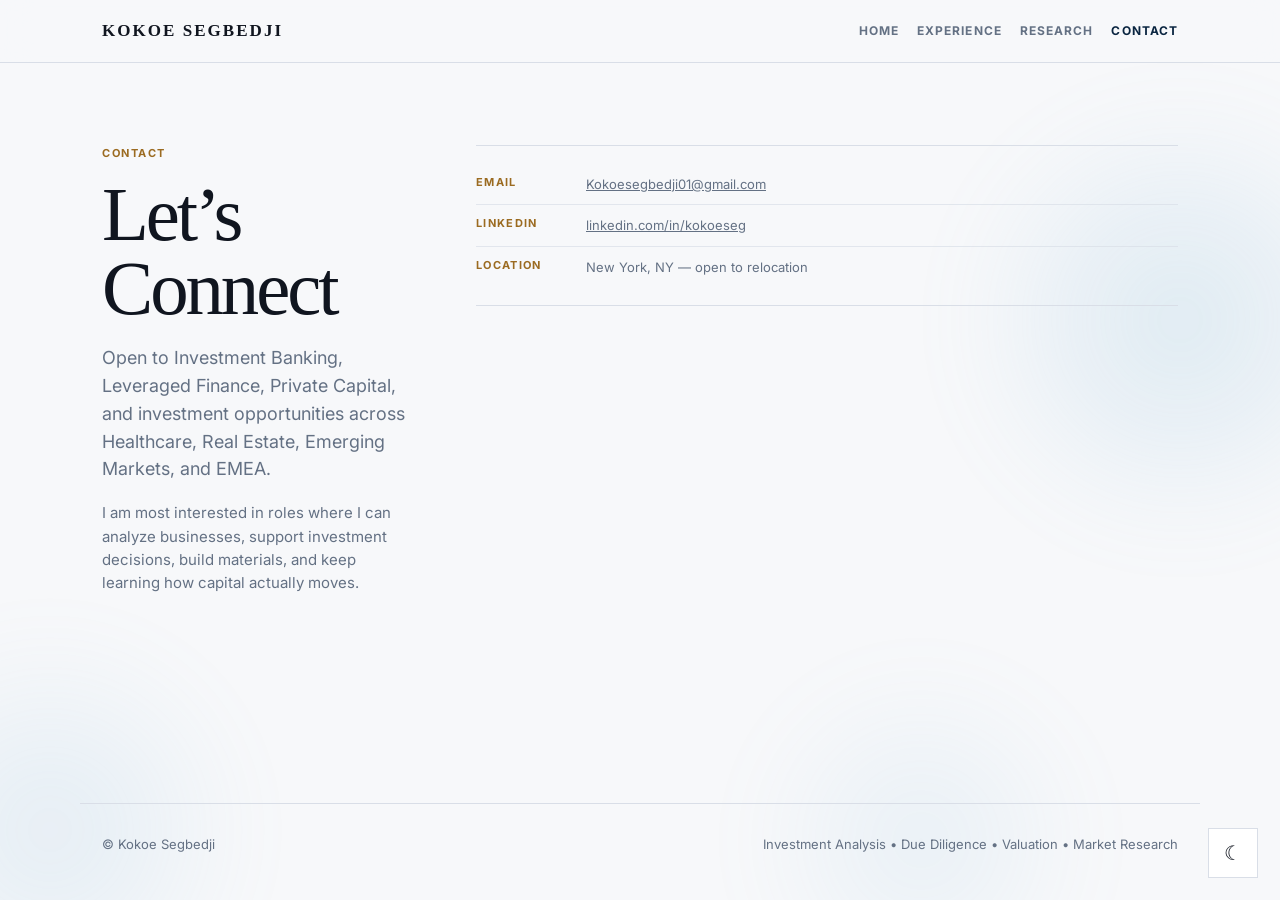
==== commit 4eb60999: "Update portfolio" ====
--- a/contact.html
+++ b/contact.html
@@ -3,20 +3,115 @@
 <head>
   <meta charset="UTF-8" />
   <meta name="viewport" content="width=device-width, initial-scale=1.0" />
+
   <title>Contact | Kokoe Segbedji</title>
+
+  <!-- Fonts -->
   <link rel="preconnect" href="https://fonts.googleapis.com" />
   <link rel="preconnect" href="https://fonts.gstatic.com" crossorigin />
-  <link href="https://fonts.googleapis.com/css2?family=Inter:wght@400;500;600;700;800&display=swap" rel="stylesheet" />
+  <link
+    href="https://fonts.googleapis.com/css2?family=Inter:wght@400;500;600;700;800&display=swap"
+    rel="stylesheet"
+  />
+
+  <!-- Styles -->
   <link rel="stylesheet" href="style.css" />
 </head>
+
 <body>
-  <div class="watercolor"><div class="wash one"></div><div class="wash two"></div><div class="wash three"></div></div><div class="scroll-progress"></div>
-  <header class="header"><div class="nav"><a class="brand" href="index.html">KOKOE SEGBEDJI</a><div class="links"><a href="index.html">Home</a><a href="experience.html">Experience</a><a href="work.html">Research</a><a class="active" href="contact.html">Contact</a></div></div></header>
+
+  <!-- Background Watercolor Effects -->
+  <div class="watercolor">
+    <div class="wash one"></div>
+    <div class="wash two"></div>
+    <div class="wash three"></div>
+  </div>
+
+  <!-- Scroll Progress Bar -->
+  <div class="scroll-progress"></div>
+
+  <!-- Header / Navigation -->
+  <header class="header">
+    <div class="nav">
+      <a class="brand" href="index.html">KOKOE SEGBEDJI</a>
+
+      <div class="links">
+        <a href="index.html">Home</a>
+        <a href="experience.html">Experience</a>
+        <a href="work.html">Research</a>
+        <a class="active" href="contact.html">Contact</a>
+      </div>
+    </div>
+  </header>
+
+  <!-- Main Content -->
   <main>
-    <section class="section hero" style="min-height:calc(100vh - 160px);">
-      <div class="reveal"><div class="kicker">Contact</div><h1>Let’s Connect</h1><p class="lede">Open to investment analyst, private capital, research, healthcare technology, agricultural technology, sports technology, and market research opportunities.</p><p class="text">I am most interested in roles where I can analyze businesses, support investment decisions, build materials, and keep learning how capital actually moves.</p></div>
-      <div class="reveal"><div class="profile-facts"><div class="fact"><strong>Email</strong><span><a href="mailto:Kokoesegbedji01@gmail.com">Kokoesegbedji01@gmail.com</a></span></div><div class="fact"><strong>LinkedIn</strong><span><a href="https://www.linkedin.com/in/kokoeseg" target="_blank">linkedin.com/in/kokoeseg</a></span></div><div class="fact"><strong>Location</strong><span>New York, NY — open to relocation</span></div></div></div>
+
+    <!-- Contact Hero Section -->
+    <section class="section hero" style="min-height: calc(100vh - 160px);">
+
+      <!-- Left Side: Intro Text -->
+      <div class="reveal">
+        <div class="kicker">Contact</div>
+
+        <h1>Let’s Connect</h1>
+
+        <p class="lede">
+          Open to Investment Banking, Leveraged Finance, Private Capital, 
+          and investment opportunities across Healthcare, Real Estate, Emerging Markets, and EMEA.
+        </p>
+
+        <p class="text">
+          I am most interested in roles where I can analyze businesses, support investment
+          decisions, build materials, and keep learning how capital actually moves.
+        </p>
+      </div>
+
+      <!-- Right Side: Contact Details -->
+      <div class="reveal">
+        <div class="profile-facts">
+
+          <div class="fact">
+            <strong>Email</strong>
+            <span>
+              <a href="mailto:Kokoesegbedji01@gmail.com">
+                Kokoesegbedji01@gmail.com
+              </a>
+            </span>
+          </div>
+
+          <div class="fact">
+            <strong>LinkedIn</strong>
+            <span>
+              <a href="https://www.linkedin.com/in/kokoeseg" target="_blank">
+                linkedin.com/in/kokoeseg
+              </a>
+            </span>
+          </div>
+
+          <div class="fact">
+            <strong>Location</strong>
+            <span>New York, NY — open to relocation</span>
+          </div>
+
+        </div>
+      </div>
+
     </section>
+
   </main>
-  <button class="toggle" id="themeToggle">☾</button><footer class="footer"><div>© Kokoe Segbedji</div><div>Investment Analysis • Due Diligence • Valuation • Market Research</div></footer><script src="script.js"></script>
-</body></html>
+
+  <!-- Theme Toggle -->
+  <button class="toggle" id="themeToggle">☾</button>
+
+  <!-- Footer -->
+  <footer class="footer">
+    <div>© Kokoe Segbedji</div>
+    <div>Investment Analysis • Due Diligence • Valuation • Market Research</div>
+  </footer>
+
+  <!-- Scripts -->
+  <script src="script.js"></script>
+
+</body>
+</html>
--- a/style.css
+++ b/style.css
@@ -6,3 +6,4 @@
 *{box-sizing:border-box}html{scroll-behavior:smooth}body{margin:0;font-family:Inter,Arial,sans-serif;background:var(--bg);color:var(--text);line-height:1.55;overflow-x:hidden}a{color:inherit}.watercolor{position:fixed;inset:0;z-index:-1;pointer-events:none;overflow:hidden}.wash{position:absolute;border-radius:999px;filter:blur(45px);opacity:.22;background:radial-gradient(circle,var(--blue),transparent 68%)}.wash.one{width:460px;height:460px;top:90px;right:-130px}.wash.two{width:420px;height:420px;top:620px;left:-160px;opacity:.16}.wash.three{width:360px;height:360px;right:14%;bottom:-120px;opacity:.12}.scroll-progress{position:fixed;top:0;left:0;height:2px;background:linear-gradient(90deg,var(--gold),var(--blue));z-index:9999;width:0}.header{position:sticky;top:0;z-index:50;background:color-mix(in srgb,var(--bg) 90%,transparent);backdrop-filter:blur(16px);border-bottom:1px solid var(--line)}.nav{max-width:1120px;margin:0 auto;padding:18px 22px;display:flex;align-items:center;justify-content:space-between;gap:20px}.brand{font-family:Georgia,serif;font-weight:600;letter-spacing:.12em;text-decoration:none;font-size:17px}.links{display:flex;gap:18px;flex-wrap:wrap}.links a{text-decoration:none;color:var(--muted);font-size:12px;text-transform:uppercase;letter-spacing:.09em;font-weight:700}.links a:hover,.links a.active{color:var(--accent)}.section{max-width:1120px;margin:0 auto;padding:54px 22px}.hero{display:grid;grid-template-columns:310px 1fr;gap:64px;align-items:start;min-height:calc(100vh - 74px);padding-top:82px}.profile-stack{display:grid;gap:22px;justify-items:center}.profile-shell{width:218px;height:218px;border-radius:50%;padding:7px;background:linear-gradient(135deg,rgba(255,255,255,.9),rgba(127,183,217,.42),rgba(155,107,33,.20));box-shadow:0 0 34px rgba(127,183,217,.35),0 0 85px rgba(127,183,217,.18)}.profile-photo{width:100%;height:100%;display:block;border-radius:50%;object-fit:cover;object-position:center center;border:1px solid var(--line);background:#0b0b0b}.profile-facts{width:100%;border-top:1px solid var(--line);border-bottom:1px solid var(--line);padding:18px 0}.fact{display:grid;grid-template-columns:96px 1fr;gap:14px;padding:10px 0;border-bottom:1px solid color-mix(in srgb,var(--line) 70%,transparent)}.fact:last-child{border-bottom:0}.fact strong{font-size:11px;text-transform:uppercase;letter-spacing:.12em;color:var(--gold)}.fact span{font-size:13px;color:var(--muted)}.kicker{color:var(--gold);font-size:11px;text-transform:uppercase;letter-spacing:.14em;font-weight:700;margin-bottom:16px}h1,h2,h3{margin:0}h1{font-family:Georgia,serif;font-size:clamp(42px,6vw,80px);line-height:.96;letter-spacing:-.04em;font-weight:500}h2{font-family:Georgia,serif;font-size:clamp(28px,3.4vw,44px);line-height:1.08;letter-spacing:-.02em;font-weight:500;margin-bottom:16px}h3{font-size:18px;font-weight:700;margin-bottom:8px}.lede{font-size:18px;color:var(--muted);max-width:800px}.text{font-size:15px;color:var(--muted);max-width:780px}.small{font-size:13px;color:var(--muted)}.btnrow{display:flex;gap:12px;flex-wrap:wrap;margin-top:26px}.btn{display:inline-flex;text-decoration:none;padding:12px 16px;border:1px solid var(--line);background:color-mix(in srgb,var(--card) 80%,transparent);color:var(--text);text-transform:uppercase;letter-spacing:.08em;font-size:12px;font-weight:700;transition:.25s ease}.btn.primary{background:var(--text);border-color:var(--text);color:var(--bg)}.btn:hover{transform:translateY(-2px);border-color:var(--gold)}.section-head{display:flex;align-items:end;justify-content:space-between;gap:20px;border-bottom:1px solid var(--line);padding-bottom:18px;margin-bottom:8px}.line-list{display:grid}.line-item{display:grid;grid-template-columns:260px 1fr;gap:34px;padding:28px 0;border-bottom:1px solid var(--line)}.line-title{font-weight:800;letter-spacing:-.01em}.line-meta{font-size:13px;color:var(--muted);margin-top:3px}.line-body p{margin-top:0}.chips{display:flex;gap:8px;flex-wrap:wrap;margin-top:14px}.chip{font-size:11px;text-transform:uppercase;letter-spacing:.08em;color:var(--muted);border:1px solid var(--line);padding:7px 9px;background:color-mix(in srgb,var(--card) 65%,transparent)}.stats{display:grid;grid-template-columns:repeat(4,1fr);gap:0;border-top:1px solid var(--line);border-bottom:1px solid var(--line)}.stat{padding:22px;border-right:1px solid var(--line)}.stat:last-child{border-right:0}.stat strong{display:block;font-family:Georgia,serif;font-size:32px;font-weight:500}.stat span{display:block;color:var(--muted);font-size:13px;margin-top:4px}.carousel-section{padding-top:20px;padding-bottom:26px}.carousel-wrap{overflow:hidden;border-top:1px solid var(--line);border-bottom:1px solid var(--line);padding:16px 0;mask-image:linear-gradient(90deg,transparent,#000 8%,#000 92%,transparent)}.company-track{display:flex;gap:16px;width:max-content;animation:scrollCompanies 34s linear infinite}.company{min-width:210px;padding:12px 6px}.company strong{display:block;font-size:15px}.company span{display:block;font-size:12px;color:var(--muted);margin-top:2px}.carousel-wrap:hover .company-track{animation-play-state:paused}@keyframes scrollCompanies{from{transform:translateX(0)}to{transform:translateX(-50%)}}.accordion{border-top:1px solid var(--line)}details{border-bottom:1px solid var(--line);padding:0}summary{list-style:none;cursor:pointer;display:grid;grid-template-columns:1fr auto;gap:20px;align-items:center;padding:22px 0}summary::-webkit-details-marker{display:none}.summary-title{font-weight:800;letter-spacing:-.01em}.summary-sub{font-size:13px;color:var(--muted);margin-top:4px}.plus{font-size:22px;color:var(--gold);transition:.2s ease}details[open] .plus{transform:rotate(45deg)}.detail-body{padding:0 0 24px 0;color:var(--muted);max-width:840px}.detail-body p{margin:0 0 14px 0}.research-link{font-size:12px;text-transform:uppercase;letter-spacing:.08em;color:var(--gold);text-decoration:none;font-weight:800}.footer{max-width:1120px;margin:0 auto;padding:30px 22px;border-top:1px solid var(--line);color:var(--muted);font-size:13px;display:flex;justify-content:space-between;gap:12px;flex-wrap:wrap}.toggle{position:fixed;right:22px;bottom:22px;z-index:100;width:50px;height:50px;border:1px solid var(--line);background:var(--card);color:var(--text);cursor:pointer;font-size:20px}.reveal{opacity:0;transform:translateY(14px);transition:.7s ease}.reveal.visible{opacity:1;transform:translateY(0)}
 @media(max-width:880px){.hero,.line-item{grid-template-columns:1fr;gap:24px}.hero{min-height:auto;padding-top:48px}.profile-stack{justify-items:start}.stats{grid-template-columns:repeat(2,1fr)}.stat:nth-child(2){border-right:0}.stat:nth-child(1),.stat:nth-child(2){border-bottom:1px solid var(--line)}.section{padding:40px 18px}.nav{flex-direction:column;align-items:flex-start}.profile-shell{width:190px;height:190px}}
 @media(max-width:560px){.stats{grid-template-columns:1fr}.stat{border-right:0;border-bottom:1px solid var(--line)}.stat:last-child{border-bottom:0}.fact{grid-template-columns:1fr}.links{gap:12px}.company{min-width:180px}}
+.
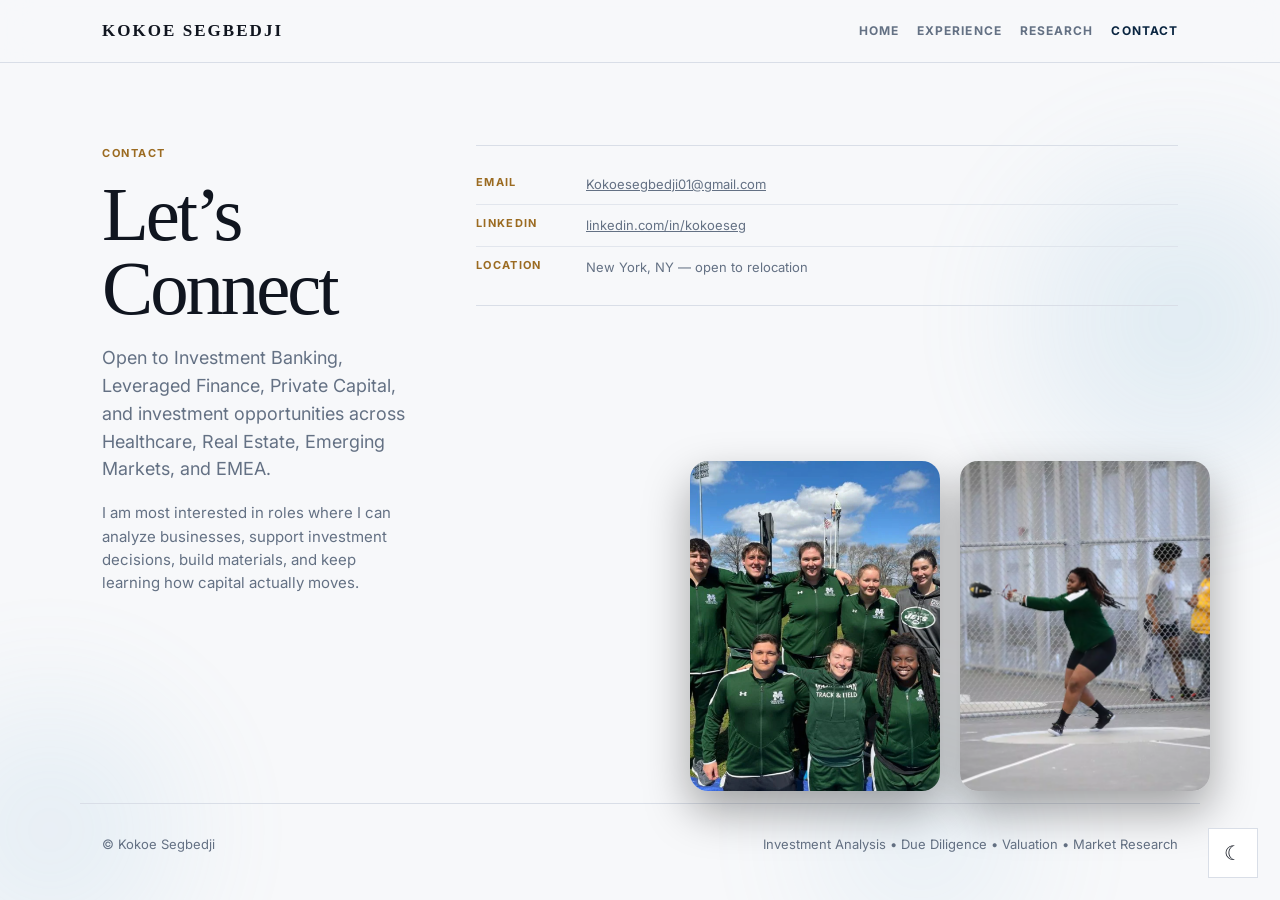
==== commit c5e221ac: "Update portfolio" ====
--- a/contact.html
+++ b/contact.html
@@ -93,16 +93,41 @@
             <strong>Location</strong>
             <span>New York, NY — open to relocation</span>
           </div>
+          
 
         </div>
       </div>
 
+   <div class="contact-photos">
+
+    <div class="photo-card">
+        <img src="images/throwing.jpg" alt="Division I Track & Field">
+
+        <div class="photo-caption">
+         
+        </div>
+    </div>
+
+    <div class="photo-card">
+        <img src="images/suit.jpg" alt="Professional Photo">
+
+        <div class="photo-caption">
+       
+        </div>
+    </div>
+
+</div>
+
+</div>
     </section>
+
 
   </main>
 
   <!-- Theme Toggle -->
   <button class="toggle" id="themeToggle">☾</button>
+
+  
 
   <!-- Footer -->
   <footer class="footer">
--- a/style.css
+++ b/style.css
@@ -6,4 +6,68 @@
 *{box-sizing:border-box}html{scroll-behavior:smooth}body{margin:0;font-family:Inter,Arial,sans-serif;background:var(--bg);color:var(--text);line-height:1.55;overflow-x:hidden}a{color:inherit}.watercolor{position:fixed;inset:0;z-index:-1;pointer-events:none;overflow:hidden}.wash{position:absolute;border-radius:999px;filter:blur(45px);opacity:.22;background:radial-gradient(circle,var(--blue),transparent 68%)}.wash.one{width:460px;height:460px;top:90px;right:-130px}.wash.two{width:420px;height:420px;top:620px;left:-160px;opacity:.16}.wash.three{width:360px;height:360px;right:14%;bottom:-120px;opacity:.12}.scroll-progress{position:fixed;top:0;left:0;height:2px;background:linear-gradient(90deg,var(--gold),var(--blue));z-index:9999;width:0}.header{position:sticky;top:0;z-index:50;background:color-mix(in srgb,var(--bg) 90%,transparent);backdrop-filter:blur(16px);border-bottom:1px solid var(--line)}.nav{max-width:1120px;margin:0 auto;padding:18px 22px;display:flex;align-items:center;justify-content:space-between;gap:20px}.brand{font-family:Georgia,serif;font-weight:600;letter-spacing:.12em;text-decoration:none;font-size:17px}.links{display:flex;gap:18px;flex-wrap:wrap}.links a{text-decoration:none;color:var(--muted);font-size:12px;text-transform:uppercase;letter-spacing:.09em;font-weight:700}.links a:hover,.links a.active{color:var(--accent)}.section{max-width:1120px;margin:0 auto;padding:54px 22px}.hero{display:grid;grid-template-columns:310px 1fr;gap:64px;align-items:start;min-height:calc(100vh - 74px);padding-top:82px}.profile-stack{display:grid;gap:22px;justify-items:center}.profile-shell{width:218px;height:218px;border-radius:50%;padding:7px;background:linear-gradient(135deg,rgba(255,255,255,.9),rgba(127,183,217,.42),rgba(155,107,33,.20));box-shadow:0 0 34px rgba(127,183,217,.35),0 0 85px rgba(127,183,217,.18)}.profile-photo{width:100%;height:100%;display:block;border-radius:50%;object-fit:cover;object-position:center center;border:1px solid var(--line);background:#0b0b0b}.profile-facts{width:100%;border-top:1px solid var(--line);border-bottom:1px solid var(--line);padding:18px 0}.fact{display:grid;grid-template-columns:96px 1fr;gap:14px;padding:10px 0;border-bottom:1px solid color-mix(in srgb,var(--line) 70%,transparent)}.fact:last-child{border-bottom:0}.fact strong{font-size:11px;text-transform:uppercase;letter-spacing:.12em;color:var(--gold)}.fact span{font-size:13px;color:var(--muted)}.kicker{color:var(--gold);font-size:11px;text-transform:uppercase;letter-spacing:.14em;font-weight:700;margin-bottom:16px}h1,h2,h3{margin:0}h1{font-family:Georgia,serif;font-size:clamp(42px,6vw,80px);line-height:.96;letter-spacing:-.04em;font-weight:500}h2{font-family:Georgia,serif;font-size:clamp(28px,3.4vw,44px);line-height:1.08;letter-spacing:-.02em;font-weight:500;margin-bottom:16px}h3{font-size:18px;font-weight:700;margin-bottom:8px}.lede{font-size:18px;color:var(--muted);max-width:800px}.text{font-size:15px;color:var(--muted);max-width:780px}.small{font-size:13px;color:var(--muted)}.btnrow{display:flex;gap:12px;flex-wrap:wrap;margin-top:26px}.btn{display:inline-flex;text-decoration:none;padding:12px 16px;border:1px solid var(--line);background:color-mix(in srgb,var(--card) 80%,transparent);color:var(--text);text-transform:uppercase;letter-spacing:.08em;font-size:12px;font-weight:700;transition:.25s ease}.btn.primary{background:var(--text);border-color:var(--text);color:var(--bg)}.btn:hover{transform:translateY(-2px);border-color:var(--gold)}.section-head{display:flex;align-items:end;justify-content:space-between;gap:20px;border-bottom:1px solid var(--line);padding-bottom:18px;margin-bottom:8px}.line-list{display:grid}.line-item{display:grid;grid-template-columns:260px 1fr;gap:34px;padding:28px 0;border-bottom:1px solid var(--line)}.line-title{font-weight:800;letter-spacing:-.01em}.line-meta{font-size:13px;color:var(--muted);margin-top:3px}.line-body p{margin-top:0}.chips{display:flex;gap:8px;flex-wrap:wrap;margin-top:14px}.chip{font-size:11px;text-transform:uppercase;letter-spacing:.08em;color:var(--muted);border:1px solid var(--line);padding:7px 9px;background:color-mix(in srgb,var(--card) 65%,transparent)}.stats{display:grid;grid-template-columns:repeat(4,1fr);gap:0;border-top:1px solid var(--line);border-bottom:1px solid var(--line)}.stat{padding:22px;border-right:1px solid var(--line)}.stat:last-child{border-right:0}.stat strong{display:block;font-family:Georgia,serif;font-size:32px;font-weight:500}.stat span{display:block;color:var(--muted);font-size:13px;margin-top:4px}.carousel-section{padding-top:20px;padding-bottom:26px}.carousel-wrap{overflow:hidden;border-top:1px solid var(--line);border-bottom:1px solid var(--line);padding:16px 0;mask-image:linear-gradient(90deg,transparent,#000 8%,#000 92%,transparent)}.company-track{display:flex;gap:16px;width:max-content;animation:scrollCompanies 34s linear infinite}.company{min-width:210px;padding:12px 6px}.company strong{display:block;font-size:15px}.company span{display:block;font-size:12px;color:var(--muted);margin-top:2px}.carousel-wrap:hover .company-track{animation-play-state:paused}@keyframes scrollCompanies{from{transform:translateX(0)}to{transform:translateX(-50%)}}.accordion{border-top:1px solid var(--line)}details{border-bottom:1px solid var(--line);padding:0}summary{list-style:none;cursor:pointer;display:grid;grid-template-columns:1fr auto;gap:20px;align-items:center;padding:22px 0}summary::-webkit-details-marker{display:none}.summary-title{font-weight:800;letter-spacing:-.01em}.summary-sub{font-size:13px;color:var(--muted);margin-top:4px}.plus{font-size:22px;color:var(--gold);transition:.2s ease}details[open] .plus{transform:rotate(45deg)}.detail-body{padding:0 0 24px 0;color:var(--muted);max-width:840px}.detail-body p{margin:0 0 14px 0}.research-link{font-size:12px;text-transform:uppercase;letter-spacing:.08em;color:var(--gold);text-decoration:none;font-weight:800}.footer{max-width:1120px;margin:0 auto;padding:30px 22px;border-top:1px solid var(--line);color:var(--muted);font-size:13px;display:flex;justify-content:space-between;gap:12px;flex-wrap:wrap}.toggle{position:fixed;right:22px;bottom:22px;z-index:100;width:50px;height:50px;border:1px solid var(--line);background:var(--card);color:var(--text);cursor:pointer;font-size:20px}.reveal{opacity:0;transform:translateY(14px);transition:.7s ease}.reveal.visible{opacity:1;transform:translateY(0)}
 @media(max-width:880px){.hero,.line-item{grid-template-columns:1fr;gap:24px}.hero{min-height:auto;padding-top:48px}.profile-stack{justify-items:start}.stats{grid-template-columns:repeat(2,1fr)}.stat:nth-child(2){border-right:0}.stat:nth-child(1),.stat:nth-child(2){border-bottom:1px solid var(--line)}.section{padding:40px 18px}.nav{flex-direction:column;align-items:flex-start}.profile-shell{width:190px;height:190px}}
 @media(max-width:560px){.stats{grid-template-columns:1fr}.stat{border-right:0;border-bottom:1px solid var(--line)}.stat:last-child{border-bottom:0}.fact{grid-template-columns:1fr}.links{gap:12px}.company{min-width:180px}}
-.+.contact-photos{
+
+position:absolute;
+
+right:70px;
+
+bottom:90px;
+
+display:flex;
+
+gap:20px;
+
+align-items:flex-end;
+
+}
+
+.photo-card{
+
+width:250px;
+
+}
+
+.photo-card img{
+
+width:100%;
+
+height:330px;
+
+object-fit:cover;
+
+border-radius:18px;
+
+box-shadow:0 20px 45px rgba(0,0,0,.35);
+
+transition:.35s;
+
+}
+
+.photo-card img:hover{
+
+transform:translateY(-8px);
+
+}
+
+.photo-caption{
+
+margin-top:12px;
+
+font-size:14px;
+
+line-height:1.5;
+
+opacity:.8;
+
+}
+
+.photo-caption strong{
+
+display:block;
+
+color:white;
+
+margin-bottom:4px;
+
+}
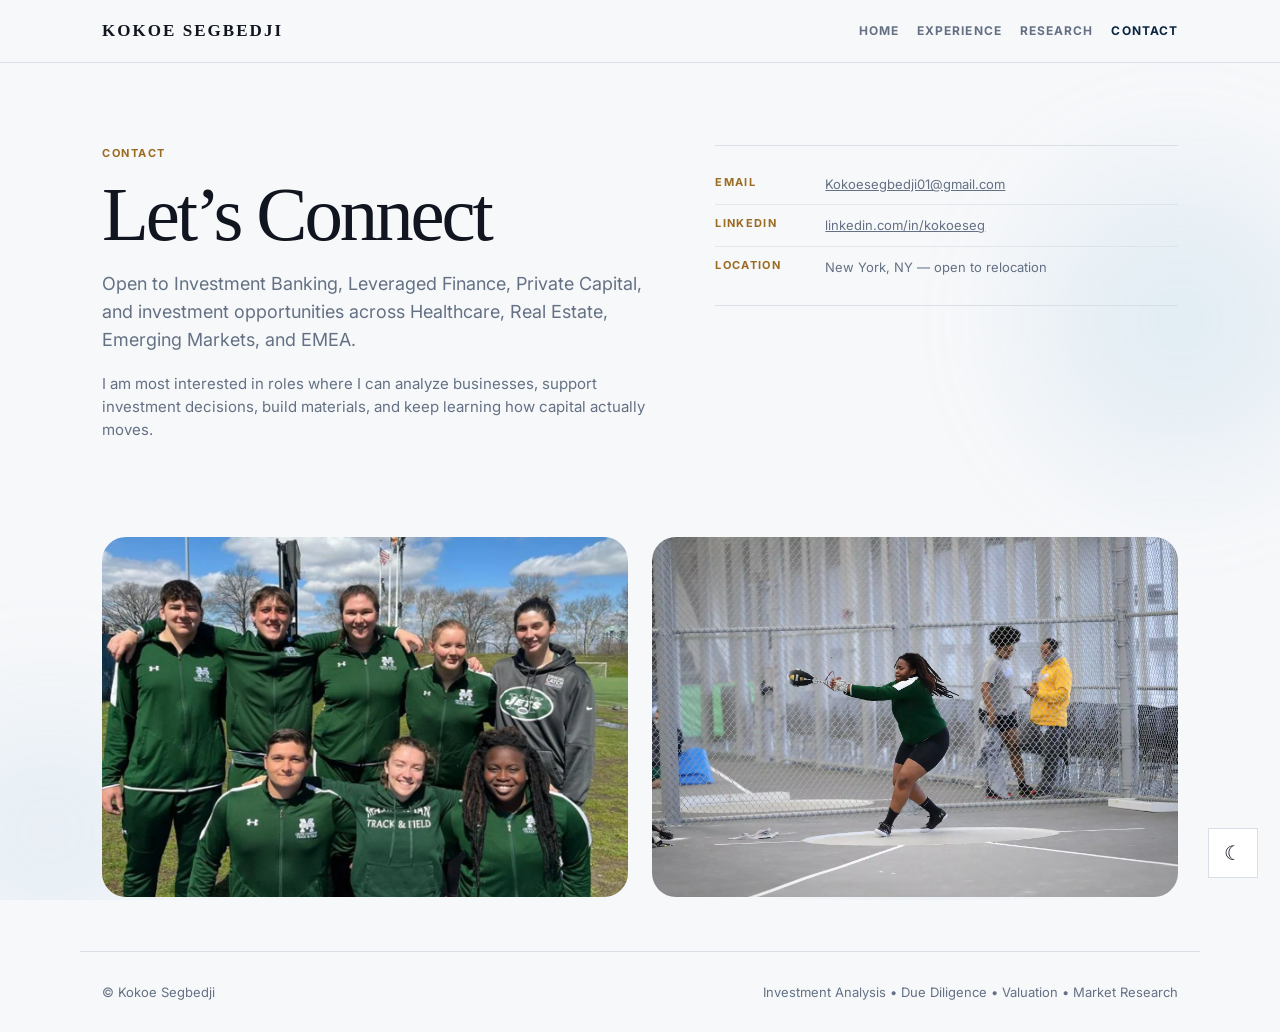
==== commit 7f696248: "Fix contact page layout" ====
--- a/contact.html
+++ b/contact.html
@@ -47,80 +47,54 @@
   <!-- Main Content -->
   <main>
 
-    <!-- Contact Hero Section -->
-    <section class="section hero" style="min-height: calc(100vh - 160px);">
+    <section class="section hero contact-hero">
 
-      <!-- Left Side: Intro Text -->
-      <div class="reveal">
-        <div class="kicker">Contact</div>
+  <div class="contact-copy reveal">
+    <div class="kicker">Contact</div>
 
-        <h1>Let’s Connect</h1>
+    <h1>Let’s Connect</h1>
 
-        <p class="lede">
-          Open to Investment Banking, Leveraged Finance, Private Capital, 
-          and investment opportunities across Healthcare, Real Estate, Emerging Markets, and EMEA.
-        </p>
+    <p class="lede">
+      Open to Investment Banking, Leveraged Finance, Private Capital, 
+      and investment opportunities across Healthcare, Real Estate, Emerging Markets, and EMEA.
+    </p>
 
-        <p class="text">
-          I am most interested in roles where I can analyze businesses, support investment
-          decisions, build materials, and keep learning how capital actually moves.
-        </p>
+    <p class="text">
+      I am most interested in roles where I can analyze businesses, support investment
+      decisions, build materials, and keep learning how capital actually moves.
+    </p>
+  </div>
+
+  <div class="contact-details reveal">
+    <div class="profile-facts">
+      <div class="fact">
+        <strong>Email</strong>
+        <span><a href="mailto:Kokoesegbedji01@gmail.com">Kokoesegbedji01@gmail.com</a></span>
       </div>
 
-      <!-- Right Side: Contact Details -->
-      <div class="reveal">
-        <div class="profile-facts">
-
-          <div class="fact">
-            <strong>Email</strong>
-            <span>
-              <a href="mailto:Kokoesegbedji01@gmail.com">
-                Kokoesegbedji01@gmail.com
-              </a>
-            </span>
-          </div>
-
-          <div class="fact">
-            <strong>LinkedIn</strong>
-            <span>
-              <a href="https://www.linkedin.com/in/kokoeseg" target="_blank">
-                linkedin.com/in/kokoeseg
-              </a>
-            </span>
-          </div>
-
-          <div class="fact">
-            <strong>Location</strong>
-            <span>New York, NY — open to relocation</span>
-          </div>
-          
-
-        </div>
+      <div class="fact">
+        <strong>LinkedIn</strong>
+        <span><a href="https://www.linkedin.com/in/kokoeseg" target="_blank">linkedin.com/in/kokoeseg</a></span>
       </div>
 
-   <div class="contact-photos">
+      <div class="fact">
+        <strong>Location</strong>
+        <span>New York, NY — open to relocation</span>
+      </div>
+    </div>
+  </div>
 
+  <div class="contact-photos">
     <div class="photo-card">
-        <img src="images/throwing.jpg" alt="Division I Track & Field">
-
-        <div class="photo-caption">
-         
-        </div>
+      <img src="images/throwing.jpg" alt="Division I Track & Field">
     </div>
 
     <div class="photo-card">
-        <img src="images/suit.jpg" alt="Professional Photo">
+      <img src="images/suit.jpg" alt="Professional Photo">
+    </div>
+  </div>
 
-        <div class="photo-caption">
-       
-        </div>
-    </div>
-
-</div>
-
-</div>
-    </section>
-
+</section>
 
   </main>
 
--- a/style.css
+++ b/style.css
@@ -6,68 +6,53 @@
 *{box-sizing:border-box}html{scroll-behavior:smooth}body{margin:0;font-family:Inter,Arial,sans-serif;background:var(--bg);color:var(--text);line-height:1.55;overflow-x:hidden}a{color:inherit}.watercolor{position:fixed;inset:0;z-index:-1;pointer-events:none;overflow:hidden}.wash{position:absolute;border-radius:999px;filter:blur(45px);opacity:.22;background:radial-gradient(circle,var(--blue),transparent 68%)}.wash.one{width:460px;height:460px;top:90px;right:-130px}.wash.two{width:420px;height:420px;top:620px;left:-160px;opacity:.16}.wash.three{width:360px;height:360px;right:14%;bottom:-120px;opacity:.12}.scroll-progress{position:fixed;top:0;left:0;height:2px;background:linear-gradient(90deg,var(--gold),var(--blue));z-index:9999;width:0}.header{position:sticky;top:0;z-index:50;background:color-mix(in srgb,var(--bg) 90%,transparent);backdrop-filter:blur(16px);border-bottom:1px solid var(--line)}.nav{max-width:1120px;margin:0 auto;padding:18px 22px;display:flex;align-items:center;justify-content:space-between;gap:20px}.brand{font-family:Georgia,serif;font-weight:600;letter-spacing:.12em;text-decoration:none;font-size:17px}.links{display:flex;gap:18px;flex-wrap:wrap}.links a{text-decoration:none;color:var(--muted);font-size:12px;text-transform:uppercase;letter-spacing:.09em;font-weight:700}.links a:hover,.links a.active{color:var(--accent)}.section{max-width:1120px;margin:0 auto;padding:54px 22px}.hero{display:grid;grid-template-columns:310px 1fr;gap:64px;align-items:start;min-height:calc(100vh - 74px);padding-top:82px}.profile-stack{display:grid;gap:22px;justify-items:center}.profile-shell{width:218px;height:218px;border-radius:50%;padding:7px;background:linear-gradient(135deg,rgba(255,255,255,.9),rgba(127,183,217,.42),rgba(155,107,33,.20));box-shadow:0 0 34px rgba(127,183,217,.35),0 0 85px rgba(127,183,217,.18)}.profile-photo{width:100%;height:100%;display:block;border-radius:50%;object-fit:cover;object-position:center center;border:1px solid var(--line);background:#0b0b0b}.profile-facts{width:100%;border-top:1px solid var(--line);border-bottom:1px solid var(--line);padding:18px 0}.fact{display:grid;grid-template-columns:96px 1fr;gap:14px;padding:10px 0;border-bottom:1px solid color-mix(in srgb,var(--line) 70%,transparent)}.fact:last-child{border-bottom:0}.fact strong{font-size:11px;text-transform:uppercase;letter-spacing:.12em;color:var(--gold)}.fact span{font-size:13px;color:var(--muted)}.kicker{color:var(--gold);font-size:11px;text-transform:uppercase;letter-spacing:.14em;font-weight:700;margin-bottom:16px}h1,h2,h3{margin:0}h1{font-family:Georgia,serif;font-size:clamp(42px,6vw,80px);line-height:.96;letter-spacing:-.04em;font-weight:500}h2{font-family:Georgia,serif;font-size:clamp(28px,3.4vw,44px);line-height:1.08;letter-spacing:-.02em;font-weight:500;margin-bottom:16px}h3{font-size:18px;font-weight:700;margin-bottom:8px}.lede{font-size:18px;color:var(--muted);max-width:800px}.text{font-size:15px;color:var(--muted);max-width:780px}.small{font-size:13px;color:var(--muted)}.btnrow{display:flex;gap:12px;flex-wrap:wrap;margin-top:26px}.btn{display:inline-flex;text-decoration:none;padding:12px 16px;border:1px solid var(--line);background:color-mix(in srgb,var(--card) 80%,transparent);color:var(--text);text-transform:uppercase;letter-spacing:.08em;font-size:12px;font-weight:700;transition:.25s ease}.btn.primary{background:var(--text);border-color:var(--text);color:var(--bg)}.btn:hover{transform:translateY(-2px);border-color:var(--gold)}.section-head{display:flex;align-items:end;justify-content:space-between;gap:20px;border-bottom:1px solid var(--line);padding-bottom:18px;margin-bottom:8px}.line-list{display:grid}.line-item{display:grid;grid-template-columns:260px 1fr;gap:34px;padding:28px 0;border-bottom:1px solid var(--line)}.line-title{font-weight:800;letter-spacing:-.01em}.line-meta{font-size:13px;color:var(--muted);margin-top:3px}.line-body p{margin-top:0}.chips{display:flex;gap:8px;flex-wrap:wrap;margin-top:14px}.chip{font-size:11px;text-transform:uppercase;letter-spacing:.08em;color:var(--muted);border:1px solid var(--line);padding:7px 9px;background:color-mix(in srgb,var(--card) 65%,transparent)}.stats{display:grid;grid-template-columns:repeat(4,1fr);gap:0;border-top:1px solid var(--line);border-bottom:1px solid var(--line)}.stat{padding:22px;border-right:1px solid var(--line)}.stat:last-child{border-right:0}.stat strong{display:block;font-family:Georgia,serif;font-size:32px;font-weight:500}.stat span{display:block;color:var(--muted);font-size:13px;margin-top:4px}.carousel-section{padding-top:20px;padding-bottom:26px}.carousel-wrap{overflow:hidden;border-top:1px solid var(--line);border-bottom:1px solid var(--line);padding:16px 0;mask-image:linear-gradient(90deg,transparent,#000 8%,#000 92%,transparent)}.company-track{display:flex;gap:16px;width:max-content;animation:scrollCompanies 34s linear infinite}.company{min-width:210px;padding:12px 6px}.company strong{display:block;font-size:15px}.company span{display:block;font-size:12px;color:var(--muted);margin-top:2px}.carousel-wrap:hover .company-track{animation-play-state:paused}@keyframes scrollCompanies{from{transform:translateX(0)}to{transform:translateX(-50%)}}.accordion{border-top:1px solid var(--line)}details{border-bottom:1px solid var(--line);padding:0}summary{list-style:none;cursor:pointer;display:grid;grid-template-columns:1fr auto;gap:20px;align-items:center;padding:22px 0}summary::-webkit-details-marker{display:none}.summary-title{font-weight:800;letter-spacing:-.01em}.summary-sub{font-size:13px;color:var(--muted);margin-top:4px}.plus{font-size:22px;color:var(--gold);transition:.2s ease}details[open] .plus{transform:rotate(45deg)}.detail-body{padding:0 0 24px 0;color:var(--muted);max-width:840px}.detail-body p{margin:0 0 14px 0}.research-link{font-size:12px;text-transform:uppercase;letter-spacing:.08em;color:var(--gold);text-decoration:none;font-weight:800}.footer{max-width:1120px;margin:0 auto;padding:30px 22px;border-top:1px solid var(--line);color:var(--muted);font-size:13px;display:flex;justify-content:space-between;gap:12px;flex-wrap:wrap}.toggle{position:fixed;right:22px;bottom:22px;z-index:100;width:50px;height:50px;border:1px solid var(--line);background:var(--card);color:var(--text);cursor:pointer;font-size:20px}.reveal{opacity:0;transform:translateY(14px);transition:.7s ease}.reveal.visible{opacity:1;transform:translateY(0)}
 @media(max-width:880px){.hero,.line-item{grid-template-columns:1fr;gap:24px}.hero{min-height:auto;padding-top:48px}.profile-stack{justify-items:start}.stats{grid-template-columns:repeat(2,1fr)}.stat:nth-child(2){border-right:0}.stat:nth-child(1),.stat:nth-child(2){border-bottom:1px solid var(--line)}.section{padding:40px 18px}.nav{flex-direction:column;align-items:flex-start}.profile-shell{width:190px;height:190px}}
 @media(max-width:560px){.stats{grid-template-columns:1fr}.stat{border-right:0;border-bottom:1px solid var(--line)}.stat:last-child{border-bottom:0}.fact{grid-template-columns:1fr}.links{gap:12px}.company{min-width:180px}}
-.contact-photos{
 
-position:absolute;
-
-right:70px;
-
-bottom:90px;
-
-display:flex;
-
-gap:20px;
-
-align-items:flex-end;
-
+.contact-hero {
+  display: grid;
+  grid-template-columns: 1.1fr 0.9fr;
+  gap: 48px;
+  align-items: start;
+  position: relative;
 }
 
-.photo-card{
-
-width:250px;
-
+.contact-photos {
+  grid-column: 1 / -1;
+  display: grid;
+  grid-template-columns: repeat(2, minmax(0, 1fr));
+  gap: 24px;
+  margin-top: 32px;
+  position: relative;
+  z-index: 1;
 }
 
-.photo-card img{
-
-width:100%;
-
-height:330px;
-
-object-fit:cover;
-
-border-radius:18px;
-
-box-shadow:0 20px 45px rgba(0,0,0,.35);
-
-transition:.35s;
-
+.photo-card {
+  overflow: hidden;
+  border-radius: 24px;
 }
 
-.photo-card img:hover{
-
-transform:translateY(-8px);
-
+.photo-card img {
+  width: 100%;
+  height: 360px;
+  object-fit: cover;
+  display: block;
 }
 
-.photo-caption{
-
-margin-top:12px;
-
-font-size:14px;
-
-line-height:1.5;
-
-opacity:.8;
-
+.contact-copy,
+.contact-details {
+  position: relative;
+  z-index: 2;
 }
 
-.photo-caption strong{
+@media (max-width: 900px) {
+  .contact-hero {
+    grid-template-columns: 1fr;
+  }
 
-display:block;
+  .contact-photos {
+    grid-template-columns: 1fr;
+  }
 
-color:white;
-
-margin-bottom:4px;
-
+  .photo-card img {
+    height: 300px;
+  }
 }
